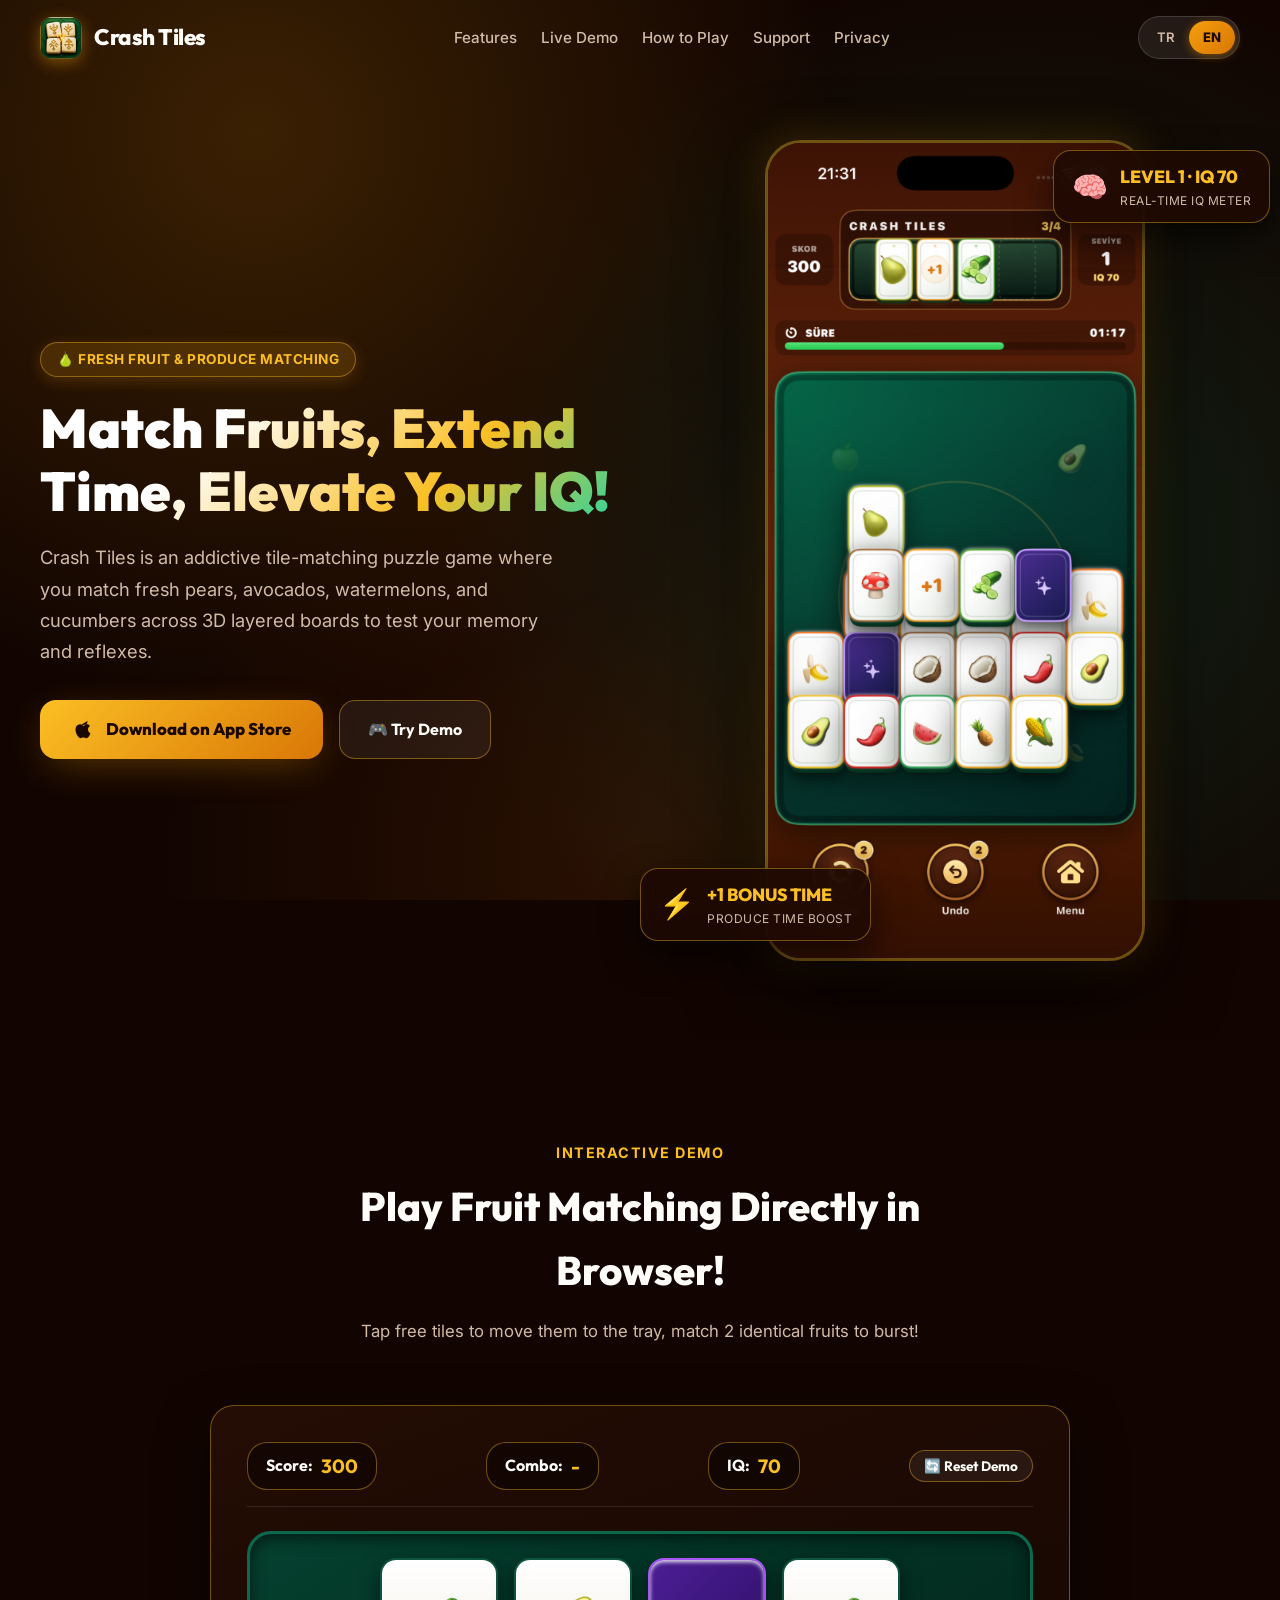
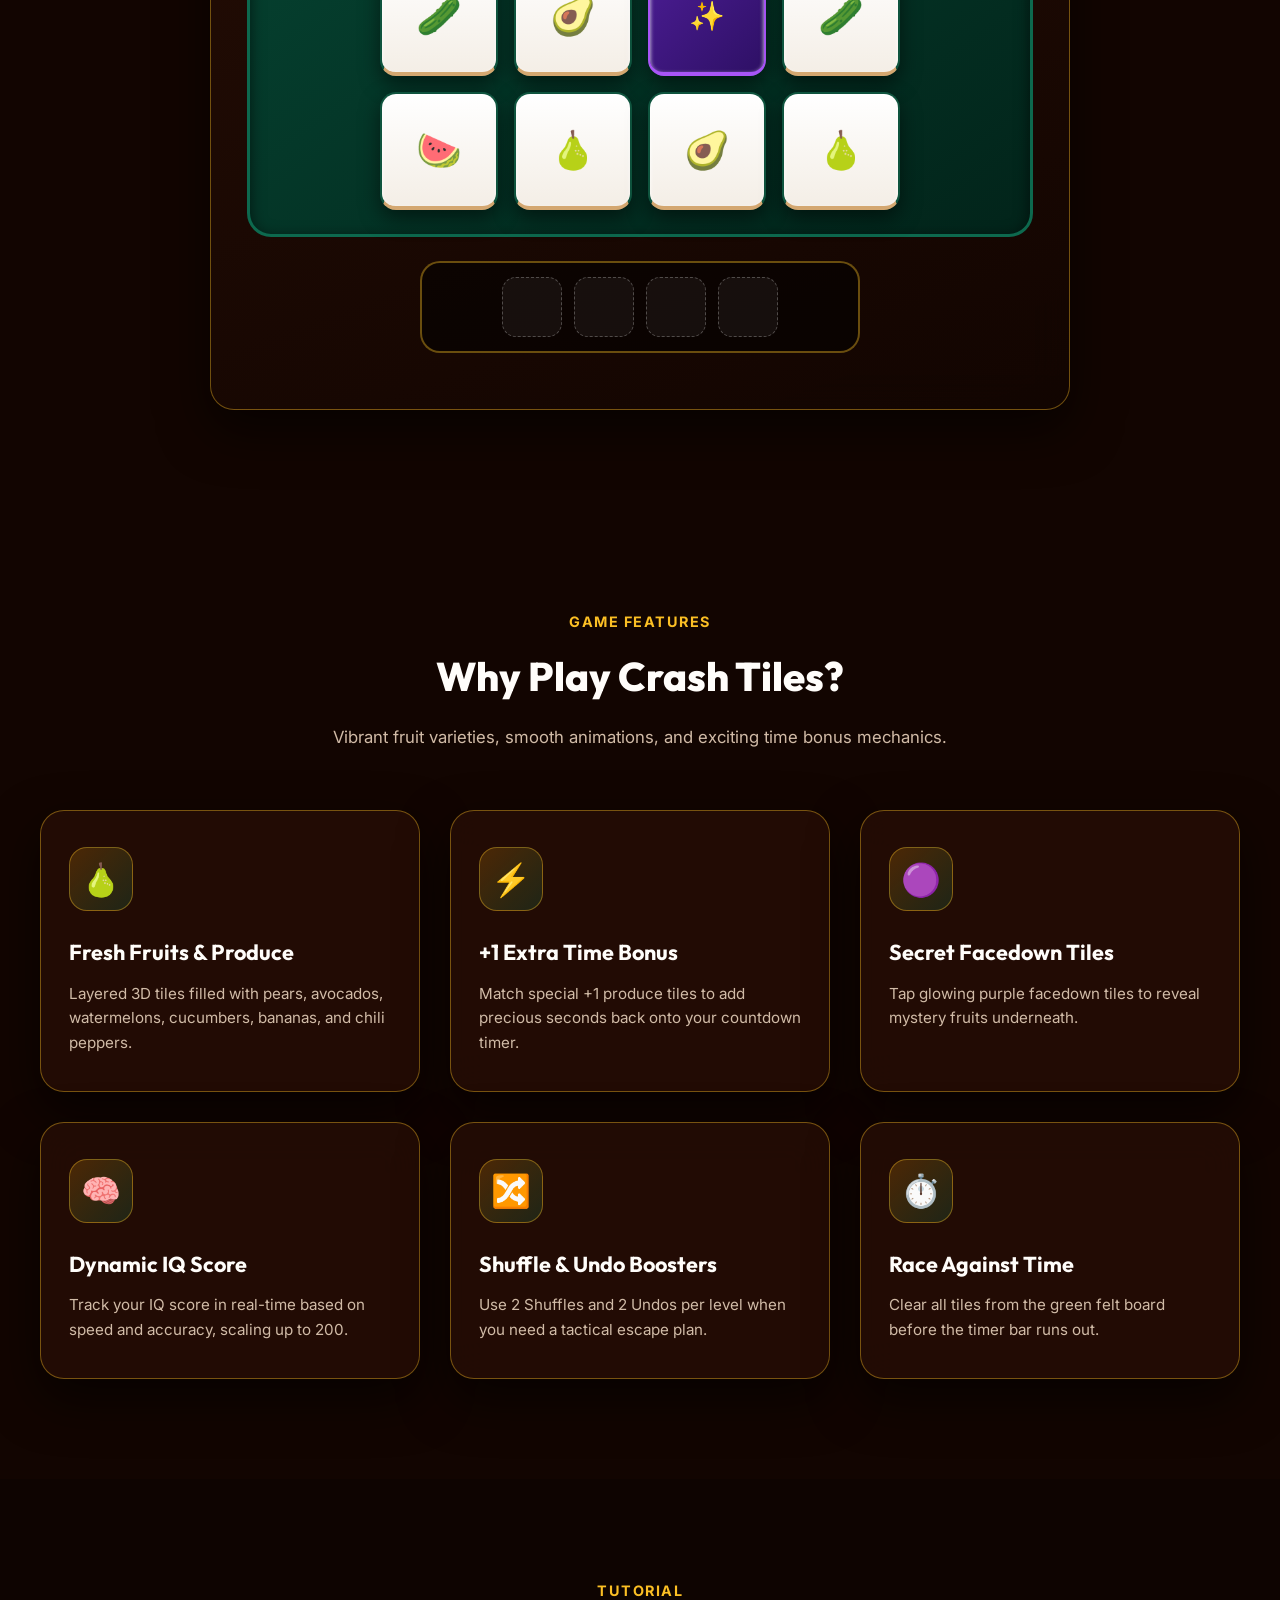
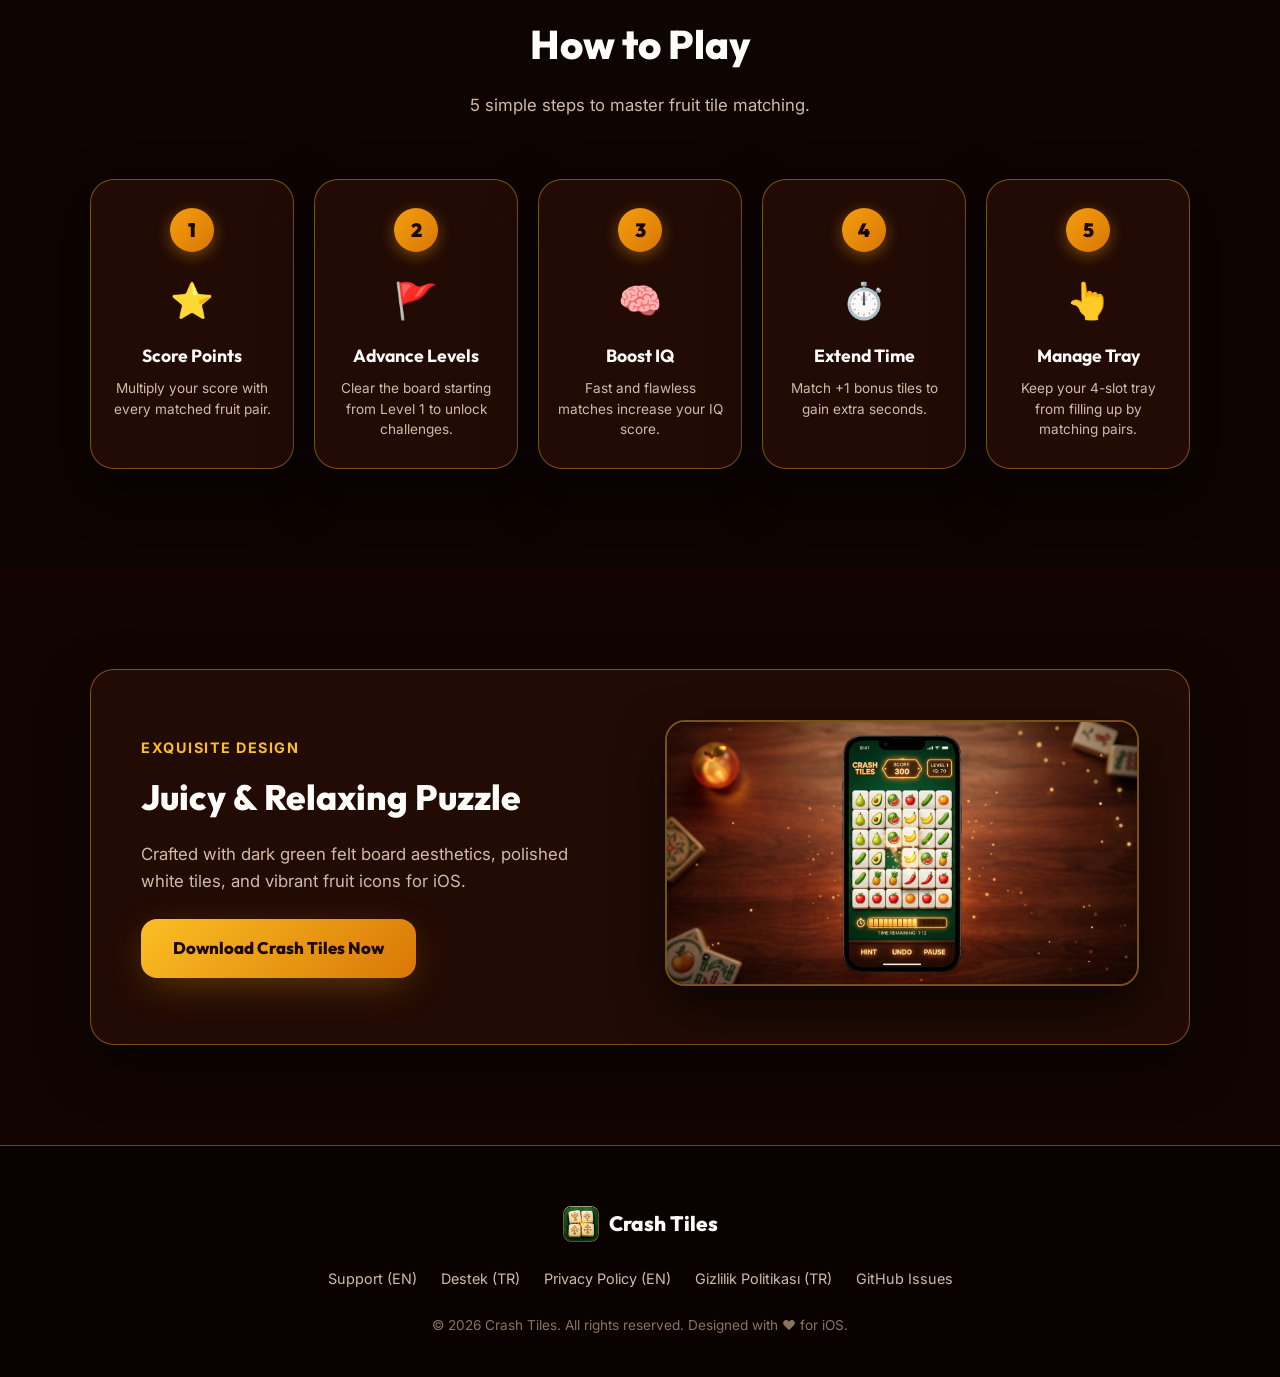
==== en/index.html @ a58b33b5 "Design Crash Tiles website with fruit matching interactive demo and iOS game updates" ====
<!doctype html>
<html lang="en">
<head>
  <meta charset="utf-8">
  <meta name="viewport" content="width=device-width, initial-scale=1">
  <title>Crash Tiles – Delicious Fruit Matching Puzzle Game</title>
  <meta name="description" content="Crash Tiles: Match fresh fruits, vegetables, and +1 bonus tiles in 3D towers, boost your IQ level, and race against the timer!">
  
  <!-- Open Graph / Social Media -->
  <meta property="og:type" content="website">
  <meta property="og:title" content="Crash Tiles – Fruit Matching Game">
  <meta property="og:description" content="Strategic fruit & produce tile-matching puzzle game. Challenge your speed with fresh fruit tiles, bonus time boosts, and real-time IQ meter!">
  <meta property="og:image" content="../assets/fruit_mockup.jpg">

  <link rel="icon" type="image/png" href="../assets/icon.png">
  <link rel="stylesheet" href="../style.css">
</head>
<body>

  <!-- Navigation Bar -->
  <header class="navbar">
    <div class="nav-container">
      <a href="#" class="nav-brand">
        <img src="../assets/icon.png" alt="Crash Tiles Icon">
        <span>Crash Tiles</span>
      </a>
      <ul class="nav-links">
        <li><a href="#features">Features</a></li>
        <li><a href="#minigame">Live Demo</a></li>
        <li><a href="#howtoplay">How to Play</a></li>
        <li><a href="support.html">Support</a></li>
        <li><a href="privacy.html">Privacy</a></li>
      </ul>
      <div class="lang-switch">
        <a href="../index.html" class="lang-btn">TR</a>
        <a href="index.html" class="lang-btn active">EN</a>
      </div>
    </div>
  </header>

  <!-- Hero Section with Actual Game Screenshot -->
  <section class="hero-section">
    <div class="hero-container">
      <div class="hero-content">
        <div class="hero-badge">
          <span>🍐 FRESH FRUIT & PRODUCE MATCHING</span>
        </div>
        <h1 class="hero-title">Match Fruits, Extend Time, Elevate Your IQ!</h1>
        <p class="hero-description">
          Crash Tiles is an addictive tile-matching puzzle game where you match fresh pears, avocados, watermelons, and cucumbers across 3D layered boards to test your memory and reflexes.
        </p>
        <div class="cta-group">
          <a href="https://apps.apple.com" target="_blank" rel="noopener" class="btn-primary">
            <svg width="22" height="22" viewBox="0 0 24 24" fill="currentColor"><path d="M18.71 19.5c-.83 1.24-1.71 2.45-3.05 2.47-1.34.03-1.77-.79-3.29-.79-1.53 0-2 .77-3.27.82-1.31.05-2.3-1.32-3.14-2.53C4.25 17 2.94 12.45 4.7 9.39c.87-1.52 2.43-2.48 4.12-2.51 1.28-.02 2.5.87 3.29.87.78 0 2.26-1.07 3.81-.91.65.03 2.47.26 3.64 1.98-.09.06-2.17 1.28-2.15 3.81.03 3.02 2.65 4.03 2.68 4.04-.03.07-.42 1.44-1.38 2.83M15.97 6.53c.64-.78 1.08-1.85.96-2.93-.93.04-2.07.62-2.74 1.4-.6.7-.1.13-1.85 1.01-2.93.99-.02 2.15.54 2.77-1.4.67-.79 1.13-1.88.98-2.93z"/></svg>
            Download on App Store
          </a>
          <a href="#minigame" class="btn-secondary">
            <span>🎮 Try Demo</span>
          </a>
        </div>
      </div>

      <div class="hero-visual">
        <div class="hero-mockup-wrapper">
          <img src="../assets/game_screenshot.png" alt="Crash Tiles Actual Game Screenshot" class="hero-mockup-img">
        </div>
        <div class="hero-stat-floating top-right">
          <span class="stat-icon">🧠</span>
          <div class="stat-info">
            <h4>LEVEL 1 · IQ 70</h4>
            <p>Real-time IQ Meter</p>
          </div>
        </div>
        <div class="hero-stat-floating bottom-left">
          <span class="stat-icon">⚡</span>
          <div class="stat-info">
            <h4>+1 BONUS TIME</h4>
            <p>Produce Time Boost</p>
          </div>
        </div>
      </div>
    </div>
  </section>

  <!-- Interactive Mini Game Demo matching actual gameplay -->
  <section id="minigame" class="minigame-section">
    <div class="section-header">
      <span class="section-tag">INTERACTIVE DEMO</span>
      <h2 class="section-title">Play Fruit Matching Directly in Browser!</h2>
      <p class="section-subtitle">Tap free tiles to move them to the tray, match 2 identical fruits to burst!</p>
    </div>

    <div class="minigame-container glass-panel">
      <div class="minigame-header">
        <div class="game-stat-pill">Score: <span id="demoScore">300</span></div>
        <div class="game-stat-pill">Combo: <span id="demoCombo">-</span></div>
        <div class="game-stat-pill">IQ: <span id="demoIQ">70</span></div>
        <button id="resetDemoBtn" class="btn-secondary" style="padding: 6px 14px; font-size: 0.85rem;">🔄 Reset Demo</button>
      </div>

      <div class="felt-board">
        <div id="demoTilesGrid" class="tiles-grid">
          <!-- Generated dynamically via app.js -->
        </div>
      </div>

      <!-- 4 Tray slots matching game header 3/4 -->
      <div class="tray-bar">
        <div class="tray-slot"></div>
        <div class="tray-slot"></div>
        <div class="tray-slot"></div>
        <div class="tray-slot"></div>
      </div>
    </div>
  </section>

  <!-- Key Features Section matching gameplay -->
  <section id="features" class="features-section">
    <div class="section-header">
      <span class="section-tag">GAME FEATURES</span>
      <h2 class="section-title">Why Play Crash Tiles?</h2>
      <p class="section-subtitle">Vibrant fruit varieties, smooth animations, and exciting time bonus mechanics.</p>
    </div>

    <div class="features-grid">
      <div class="feature-card glass-panel">
        <div class="feature-icon-wrapper">🍐</div>
        <h3 class="feature-title">Fresh Fruits & Produce</h3>
        <p class="feature-desc">Layered 3D tiles filled with pears, avocados, watermelons, cucumbers, bananas, and chili peppers.</p>
      </div>

      <div class="feature-card glass-panel">
        <div class="feature-icon-wrapper">⚡</div>
        <h3 class="feature-title">+1 Extra Time Bonus</h3>
        <p class="feature-desc">Match special +1 produce tiles to add precious seconds back onto your countdown timer.</p>
      </div>

      <div class="feature-card glass-panel">
        <div class="feature-icon-wrapper">🟣</div>
        <h3 class="feature-title">Secret Facedown Tiles</h3>
        <p class="feature-desc">Tap glowing purple facedown tiles to reveal mystery fruits underneath.</p>
      </div>

      <div class="feature-card glass-panel">
        <div class="feature-icon-wrapper">🧠</div>
        <h3 class="feature-title">Dynamic IQ Score</h3>
        <p class="feature-desc">Track your IQ score in real-time based on speed and accuracy, scaling up to 200.</p>
      </div>

      <div class="feature-card glass-panel">
        <div class="feature-icon-wrapper">🔀</div>
        <h3 class="feature-title">Shuffle & Undo Boosters</h3>
        <p class="feature-desc">Use 2 Shuffles and 2 Undos per level when you need a tactical escape plan.</p>
      </div>

      <div class="feature-card glass-panel">
        <div class="feature-icon-wrapper">⏱️</div>
        <h3 class="feature-title">Race Against Time</h3>
        <p class="feature-desc">Clear all tiles from the green felt board before the timer bar runs out.</p>
      </div>
    </div>
  </section>

  <!-- How to Play Section -->
  <section id="howtoplay" class="howtoplay-section">
    <div class="section-header">
      <span class="section-tag">TUTORIAL</span>
      <h2 class="section-title">How to Play</h2>
      <p class="section-subtitle">5 simple steps to master fruit tile matching.</p>
    </div>

    <div class="steps-container">
      <div class="step-card glass-panel">
        <div class="step-number">1</div>
        <div class="step-icon">⭐</div>
        <h3 class="step-title">Score Points</h3>
        <p class="step-desc">Multiply your score with every matched fruit pair.</p>
      </div>

      <div class="step-card glass-panel">
        <div class="step-number">2</div>
        <div class="step-icon">🚩</div>
        <h3 class="step-title">Advance Levels</h3>
        <p class="step-desc">Clear the board starting from Level 1 to unlock challenges.</p>
      </div>

      <div class="step-card glass-panel">
        <div class="step-number">3</div>
        <div class="step-icon">🧠</div>
        <h3 class="step-title">Boost IQ</h3>
        <p class="step-desc">Fast and flawless matches increase your IQ score.</p>
      </div>

      <div class="step-card glass-panel">
        <div class="step-number">4</div>
        <div class="step-icon">⏱️</div>
        <h3 class="step-title">Extend Time</h3>
        <p class="step-desc">Match +1 bonus tiles to gain extra seconds.</p>
      </div>

      <div class="step-card glass-panel">
        <div class="step-number">5</div>
        <div class="step-icon">👆</div>
        <h3 class="step-title">Manage Tray</h3>
        <p class="step-desc">Keep your 4-slot tray from filling up by matching pairs.</p>
      </div>
    </div>
  </section>

  <!-- Showcase Section -->
  <section class="showcase-banner">
    <div class="showcase-container glass-panel">
      <div class="showcase-text">
        <span class="section-tag">EXQUISITE DESIGN</span>
        <h2 class="section-title" style="font-size: 2.2rem; margin-top: 10px;">Juicy & Relaxing Puzzle</h2>
        <p class="section-subtitle" style="margin-bottom: 24px;">
          Crafted with dark green felt board aesthetics, polished white tiles, and vibrant fruit icons for iOS.
        </p>
        <a href="https://apps.apple.com" target="_blank" rel="noopener" class="btn-primary">
          Download Crash Tiles Now
        </a>
      </div>
      <div class="showcase-img-wrapper">
        <img src="../assets/fruit_mockup.jpg" alt="Crash Tiles Fruit Gameplay Graphics">
      </div>
    </div>
  </section>

  <!-- Footer -->
  <footer class="footer">
    <div class="footer-container">
      <div class="footer-logo">
        <img src="../assets/icon.png" alt="Crash Tiles Logo">
        <span>Crash Tiles</span>
      </div>
      <ul class="footer-links">
        <li><a href="support.html">Support (EN)</a></li>
        <li><a href="../tr/support.html">Destek (TR)</a></li>
        <li><a href="privacy.html">Privacy Policy (EN)</a></li>
        <li><a href="../tr/privacy.html">Gizlilik Politikası (TR)</a></li>
        <li><a href="https://github.com/hdurmus/tamgatiles/issues" target="_blank" rel="noopener">GitHub Issues</a></li>
      </ul>
      <p class="footer-copyright">
        © 2026 Crash Tiles. All rights reserved. Designed with ❤️ for iOS.
      </p>
    </div>
  </footer>

  <script src="../app.js"></script>
</body>
</html>
---- style.css ----
/* Crash Tiles - Premium Fruit Matching Aesthetic System */
@import url('https://fonts.googleapis.com/css2?family=Inter:wght@400;500;600;700&family=Outfit:wght@500;600;700;800;900&display=swap');

:root {
  --bg-dark: #120501;
  --bg-card: rgba(38, 14, 5, 0.82);
  --bg-card-hover: rgba(54, 20, 7, 0.9);
  --bg-felt-green: linear-gradient(145deg, #05402f, #02241a);
  --accent-emerald: #10b981;
  --accent-emerald-light: #34d399;
  --accent-gold: #f59e0b;
  --accent-gold-light: #fbbf24;
  --accent-amber: #d97706;
  --text-main: #fffdfa;
  --text-muted: #d1bba7;
  --border-glow: rgba(52, 211, 153, 0.3);
  --border-gold: rgba(251, 191, 36, 0.4);
  --radius-lg: 24px;
  --radius-md: 16px;
  --radius-sm: 10px;
  --shadow-glow: 0 10px 40px -10px rgba(16, 185, 129, 0.35);
  --shadow-gold: 0 10px 40px -10px rgba(245, 158, 11, 0.4);
  --font-heading: 'Outfit', -apple-system, sans-serif;
  --font-body: 'Inter', -apple-system, sans-serif;
}

* {
  box-sizing: border-box;
  margin: 0;
  padding: 0;
}

html {
  scroll-behavior: smooth;
  font-size: 16px;
}

body {
  background-color: var(--bg-dark);
  color: var(--text-main);
  font-family: var(--font-body);
  line-height: 1.6;
  overflow-x: hidden;
  position: relative;
  background-image: 
    radial-gradient(circle at 20% 15%, rgba(245, 158, 11, 0.18) 0%, transparent 45%),
    radial-gradient(circle at 80% 60%, rgba(16, 185, 129, 0.15) 0%, transparent 50%),
    radial-gradient(circle at 50% 95%, rgba(180, 83, 9, 0.15) 0%, transparent 45%);
  background-attachment: fixed;
}

/* Glassmorphism utility */
.glass-panel {
  background: var(--bg-card);
  backdrop-filter: blur(20px);
  -webkit-backdrop-filter: blur(20px);
  border: 1px solid var(--border-gold);
  border-radius: var(--radius-lg);
  box-shadow: 0 20px 50px rgba(0, 0, 0, 0.6);
}

/* Header & Navigation */
.navbar {
  position: fixed;
  top: 0;
  left: 0;
  right: 0;
  z-index: 1000;
  padding: 16px 24px;
  transition: all 0.3s ease;
}

.navbar.scrolled {
  background: rgba(18, 5, 1, 0.95);
  backdrop-filter: blur(16px);
  border-bottom: 1px solid var(--border-gold);
  box-shadow: 0 10px 30px rgba(0,0,0,0.7);
  padding: 12px 24px;
}

.nav-container {
  max-width: 1200px;
  margin: 0 auto;
  display: flex;
  align-items: center;
  justify-content: space-between;
}

.nav-brand {
  display: flex;
  align-items: center;
  gap: 12px;
  text-decoration: none;
  color: var(--text-main);
  font-family: var(--font-heading);
  font-weight: 800;
  font-size: 1.4rem;
  letter-spacing: -0.5px;
}

.nav-brand img {
  width: 42px;
  height: 42px;
  border-radius: 12px;
  box-shadow: 0 4px 15px rgba(245, 158, 11, 0.4);
  transition: transform 0.3s ease;
}

.nav-brand:hover img {
  transform: scale(1.08) rotate(-3deg);
}

.nav-links {
  display: flex;
  align-items: center;
  gap: 24px;
  list-style: none;
}

.nav-links a {
  color: var(--text-muted);
  text-decoration: none;
  font-weight: 500;
  font-size: 0.95rem;
  transition: color 0.25s ease;
  position: relative;
}

.nav-links a:hover,
.nav-links a.active {
  color: var(--accent-gold-light);
}

.nav-links a::after {
  content: '';
  position: absolute;
  bottom: -4px;
  left: 0;
  width: 0;
  height: 2px;
  background: linear-gradient(90deg, var(--accent-gold-light), var(--accent-emerald-light));
  transition: width 0.25s ease;
  border-radius: 2px;
}

.nav-links a:hover::after {
  width: 100%;
}

.lang-switch {
  display: flex;
  align-items: center;
  background: rgba(255, 255, 255, 0.08);
  padding: 4px;
  border-radius: 30px;
  border: 1px solid rgba(255, 255, 255, 0.15);
}

.lang-btn {
  padding: 6px 14px;
  border-radius: 20px;
  border: none;
  background: transparent;
  color: var(--text-muted);
  font-weight: 600;
  font-size: 0.82rem;
  cursor: pointer;
  transition: all 0.25s ease;
  text-decoration: none;
}

.lang-btn.active {
  background: linear-gradient(135deg, var(--accent-gold), var(--accent-amber));
  color: #1c0a02;
  font-weight: 800;
  box-shadow: 0 2px 10px rgba(245, 158, 11, 0.4);
}

/* Hero Section */
.hero-section {
  min-height: 100vh;
  padding: 140px 24px 80px;
  display: flex;
  align-items: center;
  justify-content: center;
  position: relative;
  overflow: hidden;
}

.hero-container {
  max-width: 1200px;
  margin: 0 auto;
  display: grid;
  grid-template-columns: 1fr 1fr;
  gap: 60px;
  align-items: center;
}

.hero-badge {
  display: inline-flex;
  align-items: center;
  gap: 8px;
  padding: 6px 16px;
  background: rgba(245, 158, 11, 0.18);
  border: 1px solid var(--border-gold);
  border-radius: 30px;
  color: var(--accent-gold-light);
  font-size: 0.85rem;
  font-weight: 700;
  letter-spacing: 0.5px;
  margin-bottom: 20px;
  box-shadow: 0 4px 15px rgba(245, 158, 11, 0.2);
}

.hero-title {
  font-family: var(--font-heading);
  font-size: 3.4rem;
  font-weight: 900;
  line-height: 1.15;
  margin-bottom: 20px;
  background: linear-gradient(135deg, #ffffff 30%, var(--accent-gold-light) 70%, var(--accent-emerald-light) 100%);
  -webkit-background-clip: text;
  -webkit-text-fill-color: transparent;
}

.hero-description {
  font-size: 1.15rem;
  color: var(--text-muted);
  margin-bottom: 32px;
  max-width: 520px;
  line-height: 1.7;
}

.cta-group {
  display: flex;
  align-items: center;
  gap: 16px;
  flex-wrap: wrap;
}

.btn-primary {
  display: inline-flex;
  align-items: center;
  gap: 12px;
  padding: 16px 32px;
  background: linear-gradient(135deg, var(--accent-gold-light), var(--accent-amber));
  color: #1a0801;
  font-family: var(--font-heading);
  font-weight: 800;
  font-size: 1.05rem;
  border-radius: 16px;
  text-decoration: none;
  box-shadow: var(--shadow-gold);
  transition: all 0.3s cubic-bezier(0.4, 0, 0.2, 1);
  border: none;
  cursor: pointer;
}

.btn-primary:hover {
  transform: translateY(-4px) scale(1.02);
  box-shadow: 0 15px 35px rgba(245, 158, 11, 0.5);
  background: linear-gradient(135deg, #fcd34d, var(--accent-gold));
}

.btn-secondary {
  display: inline-flex;
  align-items: center;
  gap: 10px;
  padding: 16px 28px;
  background: rgba(255, 255, 255, 0.06);
  border: 1px solid var(--border-gold);
  color: var(--text-main);
  font-family: var(--font-heading);
  font-weight: 700;
  font-size: 1rem;
  border-radius: 16px;
  text-decoration: none;
  transition: all 0.3s ease;
}

.btn-secondary:hover {
  background: rgba(255, 255, 255, 0.12);
  border-color: var(--accent-gold-light);
  transform: translateY(-2px);
}

.hero-visual {
  position: relative;
  display: flex;
  justify-content: center;
  align-items: center;
}

.hero-mockup-wrapper {
  position: relative;
  width: 100%;
  max-width: 380px;
  border-radius: 36px;
  overflow: hidden;
  box-shadow: 0 30px 80px rgba(0, 0, 0, 0.85), 0 0 40px rgba(245, 158, 11, 0.25);
  border: 3px solid var(--border-gold);
  transition: transform 0.5s cubic-bezier(0.2, 0.8, 0.2, 1);
}

.hero-mockup-wrapper:hover {
  transform: translateY(-8px) rotate(1deg);
}

.hero-mockup-img {
  width: 100%;
  height: auto;
  display: block;
}

/* Floating Stats Cards */
.hero-stat-floating {
  position: absolute;
  padding: 12px 18px;
  background: rgba(30, 9, 3, 0.9);
  backdrop-filter: blur(16px);
  border: 1px solid var(--border-gold);
  border-radius: 18px;
  display: flex;
  align-items: center;
  gap: 12px;
  box-shadow: 0 15px 35px rgba(0,0,0,0.6);
  animation: float 4s ease-in-out infinite alternate;
}

.hero-stat-floating.top-right {
  top: 10px;
  right: -30px;
}

.hero-stat-floating.bottom-left {
  bottom: 20px;
  left: -30px;
  animation-delay: -2s;
}

.stat-icon {
  font-size: 1.8rem;
}

.stat-info h4 {
  font-family: var(--font-heading);
  font-size: 1.1rem;
  font-weight: 800;
  color: var(--accent-gold-light);
}

.stat-info p {
  font-size: 0.75rem;
  color: var(--text-muted);
  text-transform: uppercase;
  letter-spacing: 0.5px;
}

@keyframes float {
  0% { transform: translateY(0px); }
  100% { transform: translateY(-12px); }
}

/* Interactive Mini-Game Section */
.minigame-section {
  padding: 100px 24px;
  position: relative;
}

.section-header {
  text-align: center;
  max-width: 700px;
  margin: 0 auto 60px;
}

.section-tag {
  color: var(--accent-gold-light);
  font-weight: 700;
  font-size: 0.9rem;
  text-transform: uppercase;
  letter-spacing: 1.5px;
  margin-bottom: 10px;
  display: block;
}

.section-title {
  font-family: var(--font-heading);
  font-size: 2.5rem;
  font-weight: 800;
  margin-bottom: 16px;
}

.section-subtitle {
  color: var(--text-muted);
  font-size: 1.05rem;
}

.minigame-container {
  max-width: 860px;
  margin: 0 auto;
  padding: 36px;
  text-align: center;
  position: relative;
  background: linear-gradient(160deg, rgba(38, 14, 5, 0.9), rgba(18, 5, 1, 0.95));
}

.minigame-header {
  display: flex;
  justify-content: space-between;
  align-items: center;
  margin-bottom: 24px;
  padding-bottom: 16px;
  border-bottom: 1px solid rgba(255, 255, 255, 0.1);
  flex-wrap: wrap;
  gap: 12px;
}

.game-stat-pill {
  background: rgba(0, 0, 0, 0.4);
  padding: 8px 18px;
  border-radius: 20px;
  border: 1px solid var(--border-gold);
  font-weight: 700;
  font-family: var(--font-heading);
  display: flex;
  align-items: center;
  gap: 8px;
}

.game-stat-pill span {
  color: var(--accent-gold-light);
  font-size: 1.2rem;
}

/* Felt Board Area matching screenshot */
.felt-board {
  background: var(--bg-felt-green);
  border: 3px solid #0d694e;
  border-radius: 24px;
  padding: 24px;
  margin-bottom: 24px;
  box-shadow: inset 0 4px 15px rgba(0,0,0,0.6);
}

.tiles-grid {
  display: grid;
  grid-template-columns: repeat(4, 1fr);
  gap: 16px;
  max-width: 520px;
  margin: 0 auto;
}

/* White Mahjong Style Tile matching screenshot */
.demo-tile {
  aspect-ratio: 1;
  background: linear-gradient(180deg, #ffffff 0%, #f4eee6 100%);
  border: 2px solid #0f543e;
  border-bottom: 4px solid #d4a770;
  border-radius: 16px;
  display: flex;
  flex-direction: column;
  align-items: center;
  justify-content: center;
  font-size: 2.3rem;
  cursor: pointer;
  box-shadow: 0 8px 20px rgba(0,0,0,0.5), inset 0 2px 4px rgba(255,255,255,0.9);
  transition: all 0.2s cubic-bezier(0.175, 0.885, 0.32, 1.275);
  user-select: none;
  position: relative;
}

.demo-tile.facedown {
  background: linear-gradient(135deg, #4c1d95, #2e1065);
  border-color: #a855f7;
  color: #f3e8ff;
  font-size: 1.8rem;
}

.demo-tile:hover {
  transform: translateY(-5px) scale(1.05);
  border-color: var(--accent-gold-light);
  box-shadow: 0 12px 25px rgba(245, 158, 11, 0.4);
}

.demo-tile:active {
  transform: scale(0.95);
}

.demo-tile.matched {
  animation: popOut 0.4s forwards;
  pointer-events: none;
}

@keyframes popOut {
  0% { transform: scale(1); opacity: 1; }
  50% { transform: scale(1.3) rotate(10deg); filter: brightness(1.8); }
  100% { transform: scale(0); opacity: 0; }
}

/* In-game Tray Matching Screenshot: 4 slots */
.tray-bar {
  background: rgba(0, 0, 0, 0.5);
  border: 2px solid var(--border-gold);
  border-radius: 20px;
  padding: 14px 20px;
  display: flex;
  align-items: center;
  justify-content: center;
  gap: 12px;
  min-height: 84px;
  max-width: 440px;
  margin: 0 auto 20px;
}

.tray-slot {
  width: 60px;
  height: 60px;
  border-radius: 14px;
  background: rgba(255, 255, 255, 0.05);
  border: 1px dashed rgba(255, 255, 255, 0.25);
  display: flex;
  align-items: center;
  justify-content: center;
  font-size: 2rem;
  transition: all 0.3s ease;
}

.tray-slot.filled {
  background: linear-gradient(180deg, #ffffff 0%, #f4eee6 100%);
  border: 2px solid var(--accent-gold-light);
  box-shadow: 0 4px 12px rgba(245, 158, 11, 0.4);
}

/* Features Grid */
.features-section {
  padding: 100px 24px;
}

.features-grid {
  max-width: 1200px;
  margin: 0 auto;
  display: grid;
  grid-template-columns: repeat(3, 1fr);
  gap: 30px;
}

.feature-card {
  padding: 36px 28px;
  transition: all 0.35s ease;
  position: relative;
  overflow: hidden;
}

.feature-card::before {
  content: '';
  position: absolute;
  top: 0;
  left: 0;
  right: 0;
  height: 3px;
  background: linear-gradient(90deg, transparent, var(--accent-gold-light), transparent);
  opacity: 0;
  transition: opacity 0.35s ease;
}

.feature-card:hover {
  transform: translateY(-8px);
  background: var(--bg-card-hover);
  border-color: var(--accent-gold-light);
  box-shadow: var(--shadow-gold);
}

.feature-card:hover::before {
  opacity: 1;
}

.feature-icon-wrapper {
  width: 64px;
  height: 64px;
  border-radius: 18px;
  background: linear-gradient(135deg, rgba(245, 158, 11, 0.2), rgba(16, 185, 129, 0.15));
  border: 1px solid var(--border-gold);
  display: flex;
  align-items: center;
  justify-content: center;
  font-size: 2rem;
  margin-bottom: 24px;
}

.feature-title {
  font-family: var(--font-heading);
  font-size: 1.35rem;
  font-weight: 700;
  margin-bottom: 12px;
}

.feature-desc {
  color: var(--text-muted);
  font-size: 0.95rem;
  line-height: 1.6;
}

/* How to Play Section */
.howtoplay-section {
  padding: 100px 24px;
  background: rgba(0, 0, 0, 0.25);
}

.steps-container {
  max-width: 1100px;
  margin: 0 auto;
  display: grid;
  grid-template-columns: repeat(5, 1fr);
  gap: 20px;
}

.step-card {
  text-align: center;
  padding: 28px 18px;
  position: relative;
}

.step-number {
  width: 44px;
  height: 44px;
  border-radius: 50%;
  background: linear-gradient(135deg, var(--accent-gold), var(--accent-amber));
  color: #1a0801;
  font-family: var(--font-heading);
  font-weight: 900;
  font-size: 1.2rem;
  display: flex;
  align-items: center;
  justify-content: center;
  margin: 0 auto 20px;
  box-shadow: 0 4px 15px rgba(245, 158, 11, 0.4);
}

.step-icon {
  font-size: 2.2rem;
  margin-bottom: 14px;
}

.step-title {
  font-family: var(--font-heading);
  font-size: 1.1rem;
  font-weight: 700;
  margin-bottom: 8px;
  color: var(--text-main);
}

.step-desc {
  font-size: 0.85rem;
  color: var(--text-muted);
  line-height: 1.5;
}

/* Showcase Banner */
.showcase-banner {
  padding: 100px 24px;
}

.showcase-container {
  max-width: 1100px;
  margin: 0 auto;
  padding: 50px;
  display: grid;
  grid-template-columns: 1fr 1fr;
  gap: 50px;
  align-items: center;
}

.showcase-img-wrapper img {
  width: 100%;
  border-radius: 20px;
  box-shadow: 0 20px 50px rgba(0,0,0,0.7);
  border: 2px solid var(--border-gold);
}

/* Footer */
.footer {
  padding: 60px 24px 40px;
  border-top: 1px solid var(--border-gold);
  background: rgba(10, 3, 1, 0.95);
}

.footer-container {
  max-width: 1200px;
  margin: 0 auto;
  display: flex;
  flex-direction: column;
  align-items: center;
  text-align: center;
  gap: 24px;
}

.footer-logo {
  display: flex;
  align-items: center;
  gap: 10px;
  font-family: var(--font-heading);
  font-weight: 800;
  font-size: 1.3rem;
}

.footer-logo img {
  width: 36px;
  height: 36px;
  border-radius: 8px;
}

.footer-links {
  display: flex;
  gap: 24px;
  flex-wrap: wrap;
  list-style: none;
}

.footer-links a {
  color: var(--text-muted);
  text-decoration: none;
  font-size: 0.9rem;
  transition: color 0.25s ease;
}

.footer-links a:hover {
  color: var(--accent-gold-light);
}

.footer-copyright {
  color: #8c735d;
  font-size: 0.85rem;
}

/* Responsive adjustments */
@media (max-width: 992px) {
  .hero-container {
    grid-template-columns: 1fr;
    text-align: center;
  }
  .hero-description {
    margin-left: auto;
    margin-right: auto;
  }
  .cta-group {
    justify-content: center;
  }
  .features-grid {
    grid-template-columns: repeat(2, 1fr);
  }
  .steps-container {
    grid-template-columns: repeat(2, 1fr);
  }
  .showcase-container {
    grid-template-columns: 1fr;
  }
}

@media (max-width: 640px) {
  .hero-title {
    font-size: 2.5rem;
  }
  .features-grid {
    grid-template-columns: 1fr;
  }
  .steps-container {
    grid-template-columns: 1fr;
  }
  .tiles-grid {
    grid-template-columns: repeat(3, 1fr);
  }
  .nav-links {
    display: none;
  }
}
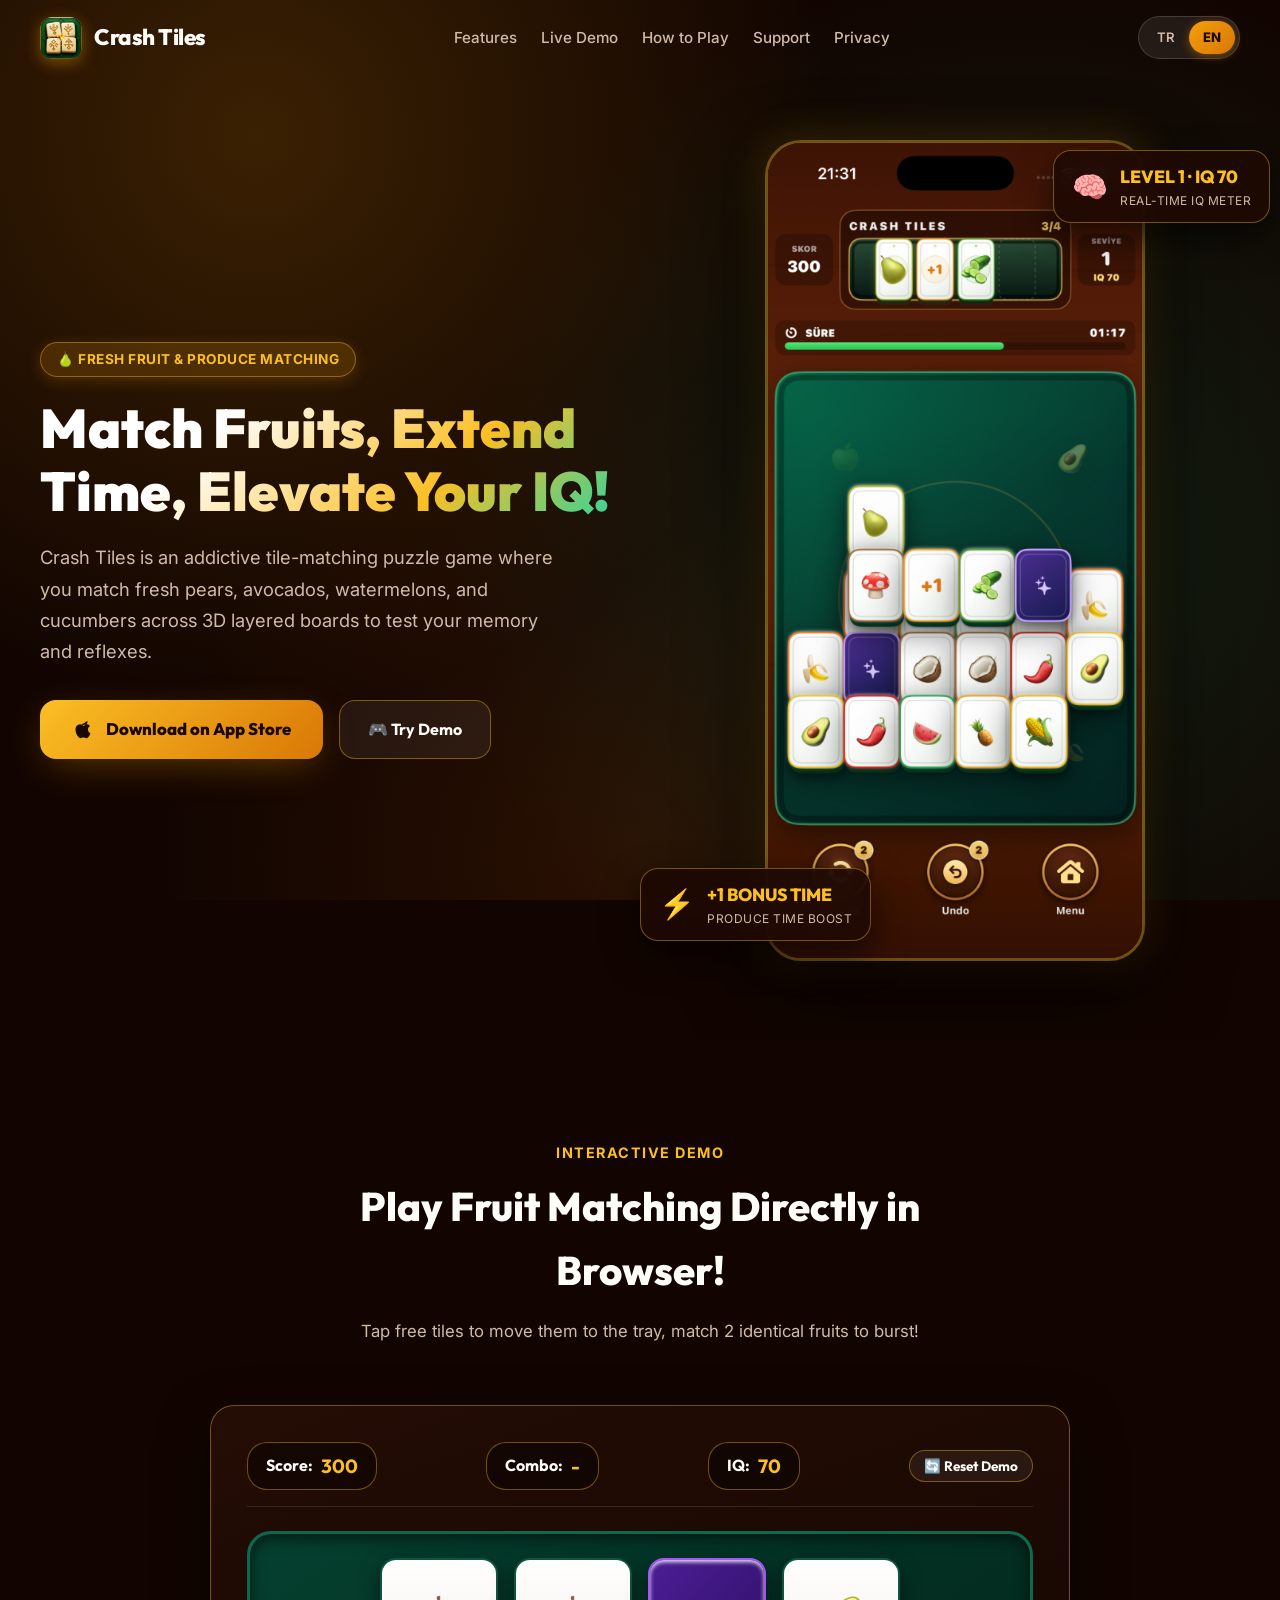
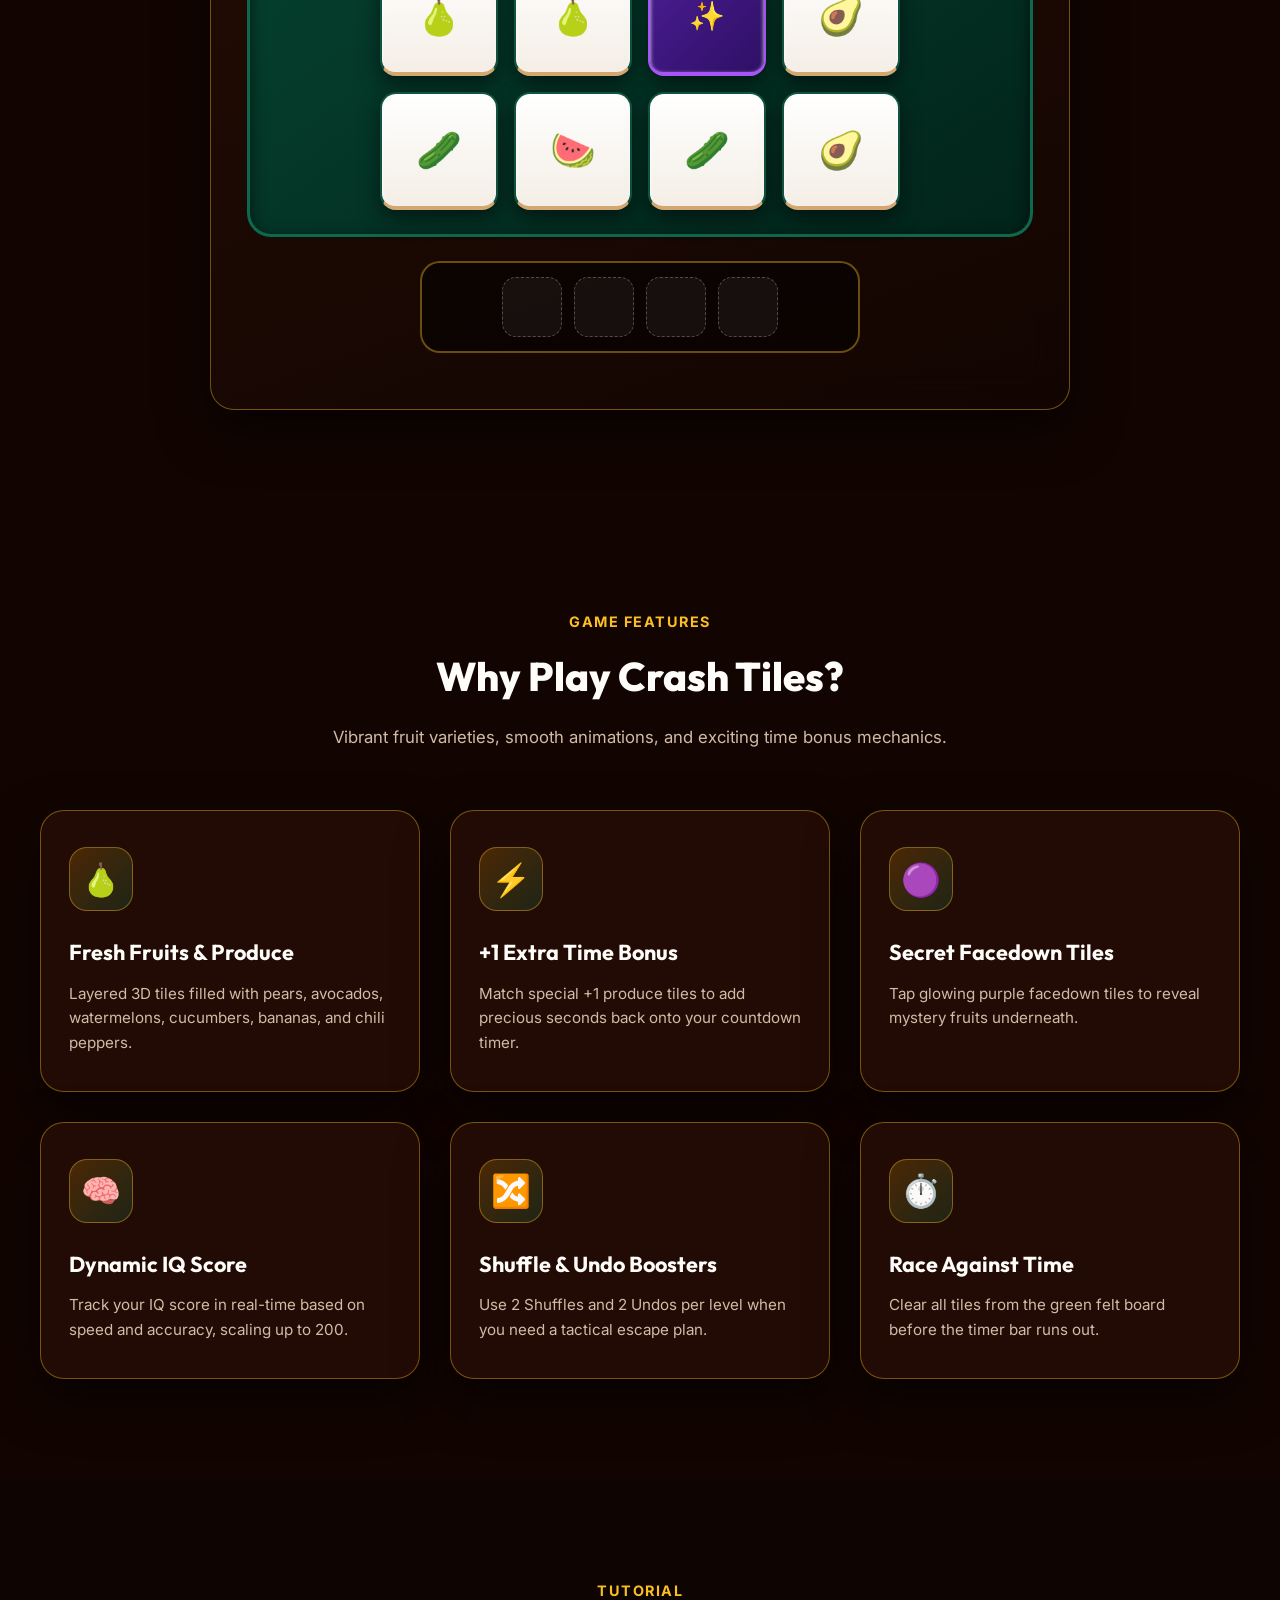
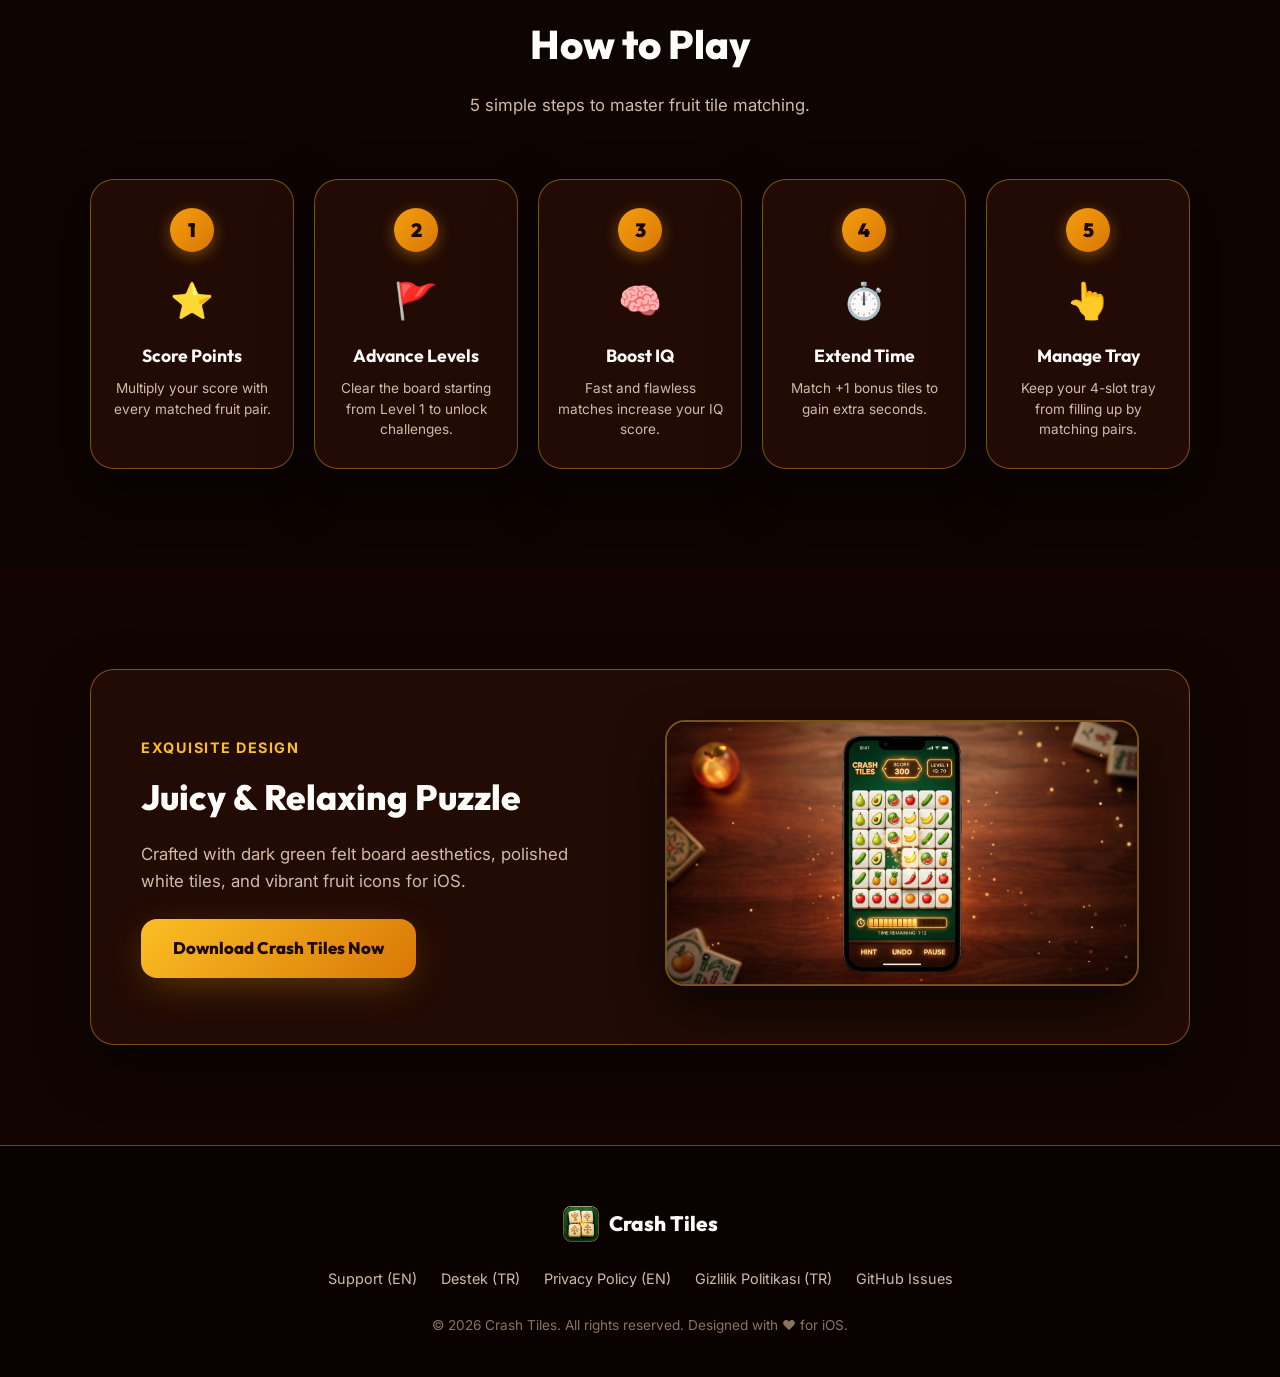
==== commit a1faf6e2: "Configure GitHub Pages metadata, CNAME, sitemap, and robots.txt for https://crashtiles.github.io" ====
--- a/en/index.html
+++ b/en/index.html
@@ -5,12 +5,21 @@
   <meta name="viewport" content="width=device-width, initial-scale=1">
   <title>Crash Tiles – Delicious Fruit Matching Puzzle Game</title>
   <meta name="description" content="Crash Tiles: Match fresh fruits, vegetables, and +1 bonus tiles in 3D towers, boost your IQ level, and race against the timer!">
+  <link rel="canonical" href="https://crashtiles.github.io/en/">
   
   <!-- Open Graph / Social Media -->
   <meta property="og:type" content="website">
+  <meta property="og:url" content="https://crashtiles.github.io/en/">
   <meta property="og:title" content="Crash Tiles – Fruit Matching Game">
   <meta property="og:description" content="Strategic fruit & produce tile-matching puzzle game. Challenge your speed with fresh fruit tiles, bonus time boosts, and real-time IQ meter!">
-  <meta property="og:image" content="../assets/fruit_mockup.jpg">
+  <meta property="og:image" content="https://crashtiles.github.io/assets/fruit_mockup.jpg">
+
+  <!-- Twitter Card -->
+  <meta name="twitter:card" content="summary_large_image">
+  <meta name="twitter:url" content="https://crashtiles.github.io/en/">
+  <meta name="twitter:title" content="Crash Tiles – Fruit Matching Game">
+  <meta name="twitter:description" content="Strategic fruit & produce tile-matching puzzle game. Challenge your speed with fresh fruit tiles, bonus time boosts, and real-time IQ meter!">
+  <meta name="twitter:image" content="https://crashtiles.github.io/assets/fruit_mockup.jpg">
 
   <link rel="icon" type="image/png" href="../assets/icon.png">
   <link rel="stylesheet" href="../style.css">
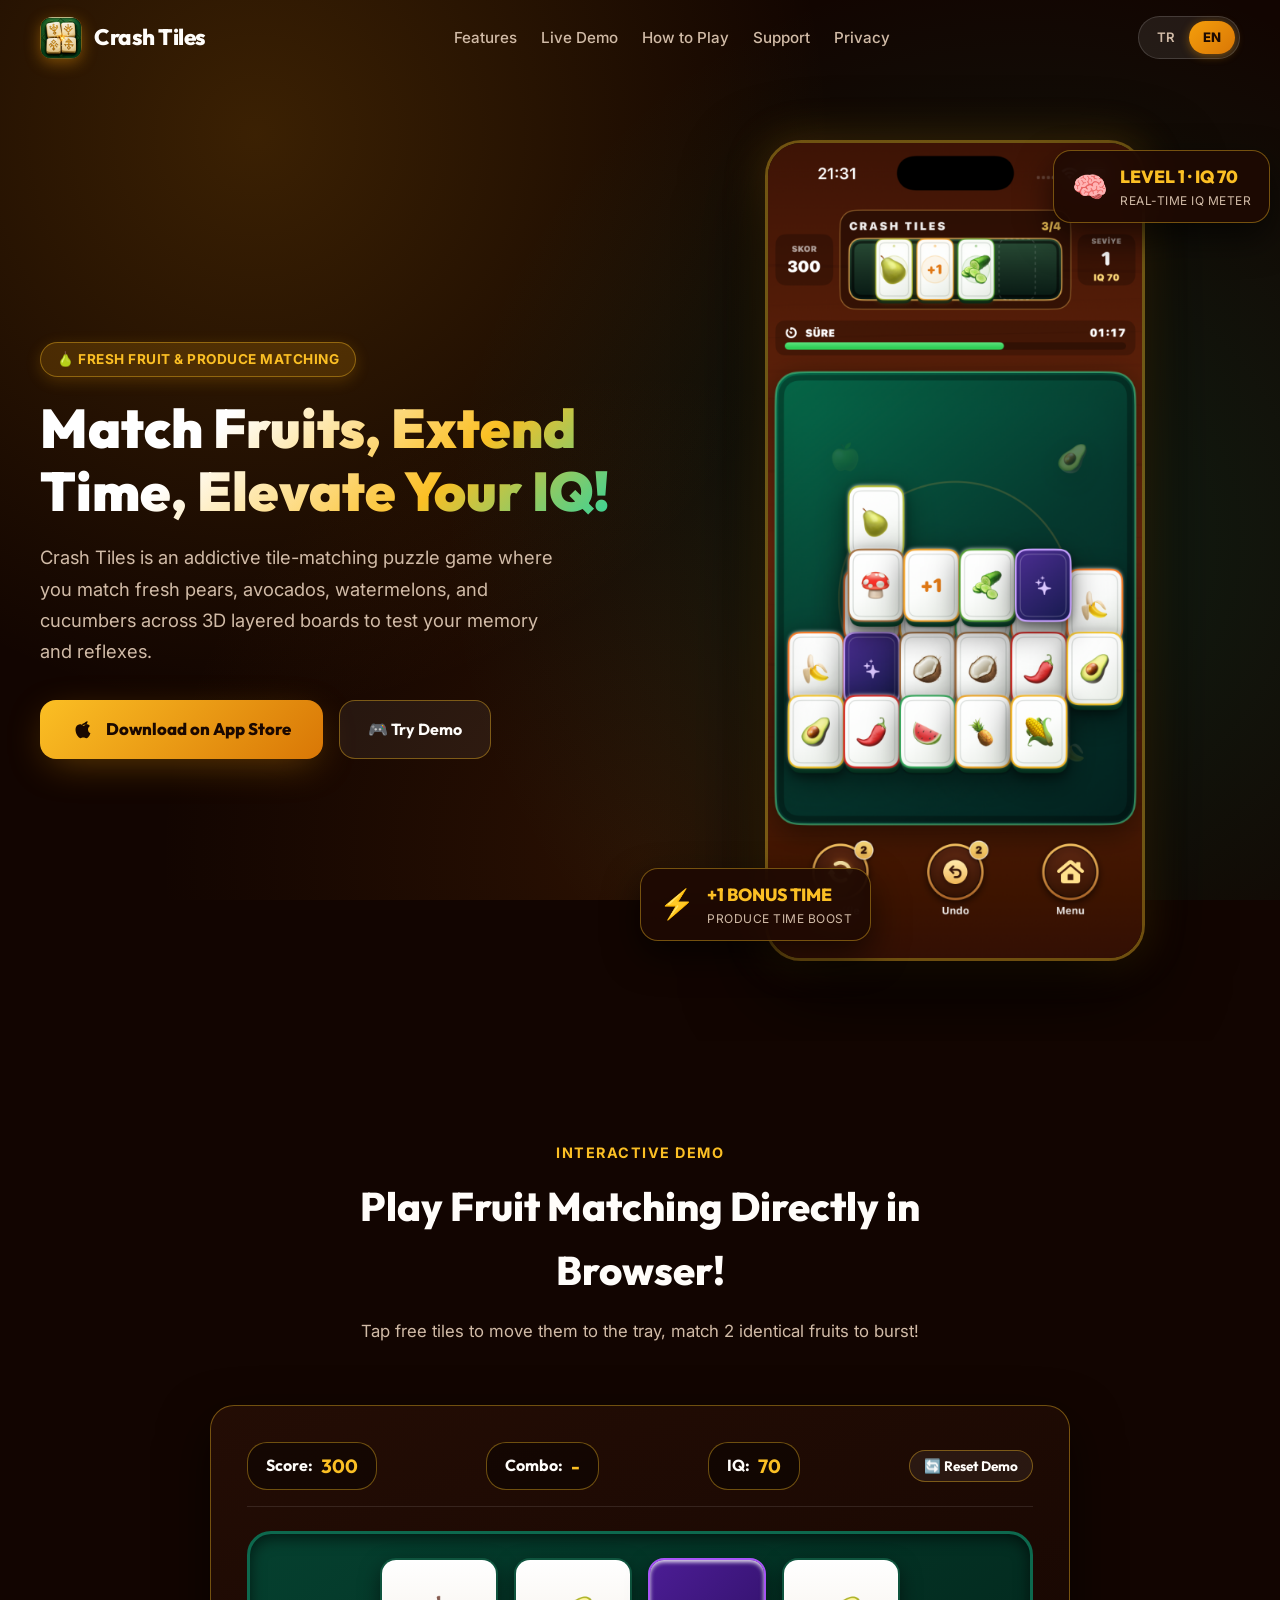
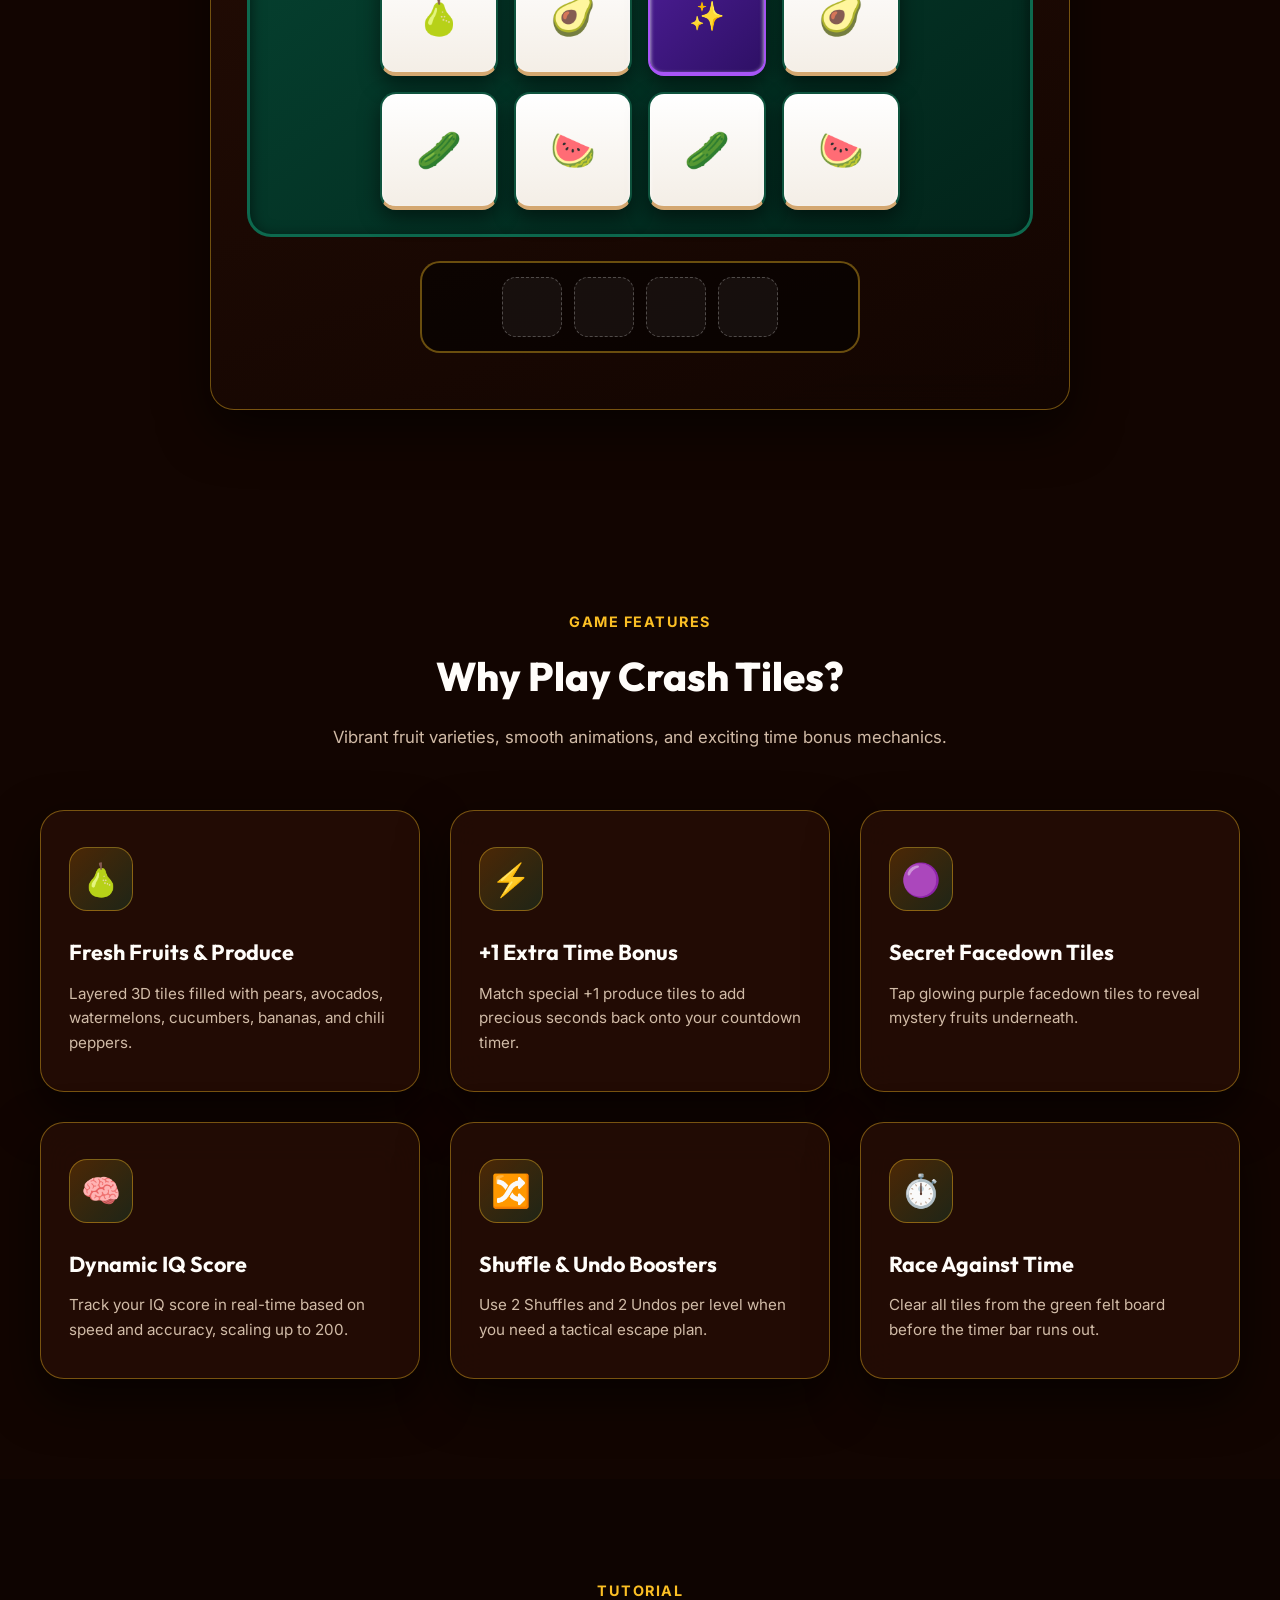
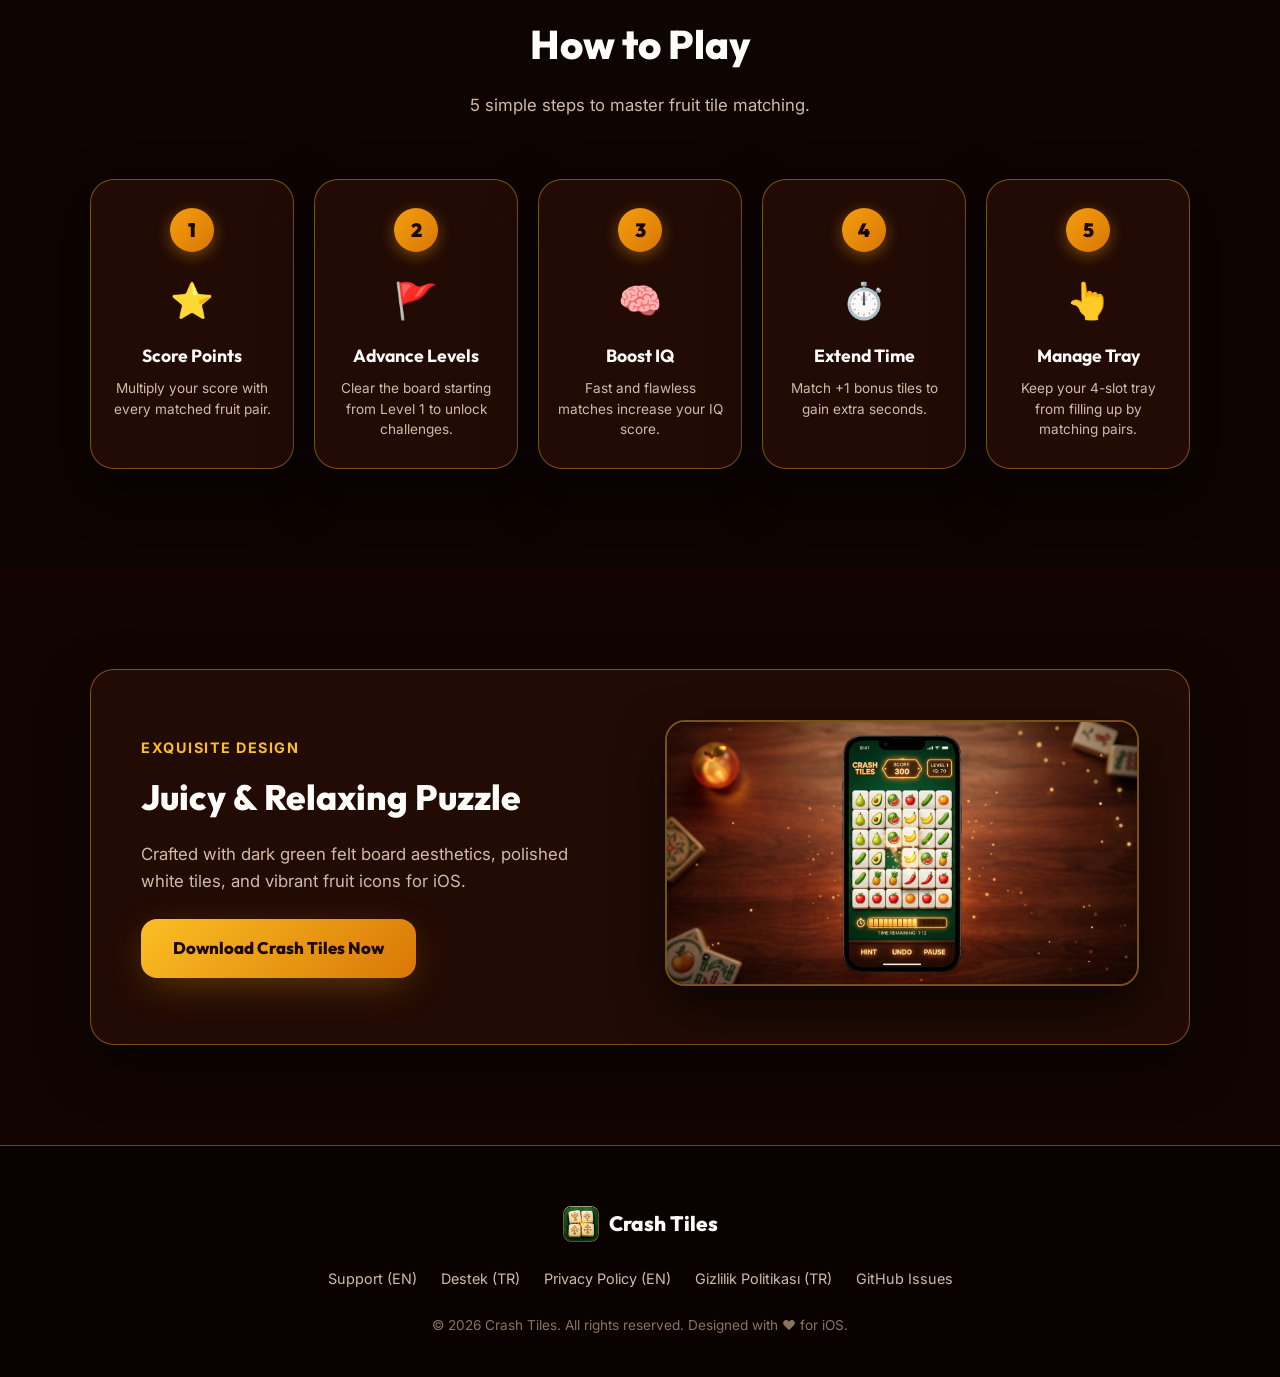
==== commit e0d860b2: "Update App Store link to https://apps.apple.com/tr/app/crash-tiles/id6799251138" ====
--- a/en/index.html
+++ b/en/index.html
@@ -59,7 +59,7 @@
           Crash Tiles is an addictive tile-matching puzzle game where you match fresh pears, avocados, watermelons, and cucumbers across 3D layered boards to test your memory and reflexes.
         </p>
         <div class="cta-group">
-          <a href="https://apps.apple.com" target="_blank" rel="noopener" class="btn-primary">
+          <a href="https://apps.apple.com/app/crash-tiles/id6799251138" target="_blank" rel="noopener" class="btn-primary">
             <svg width="22" height="22" viewBox="0 0 24 24" fill="currentColor"><path d="M18.71 19.5c-.83 1.24-1.71 2.45-3.05 2.47-1.34.03-1.77-.79-3.29-.79-1.53 0-2 .77-3.27.82-1.31.05-2.3-1.32-3.14-2.53C4.25 17 2.94 12.45 4.7 9.39c.87-1.52 2.43-2.48 4.12-2.51 1.28-.02 2.5.87 3.29.87.78 0 2.26-1.07 3.81-.91.65.03 2.47.26 3.64 1.98-.09.06-2.17 1.28-2.15 3.81.03 3.02 2.65 4.03 2.68 4.04-.03.07-.42 1.44-1.38 2.83M15.97 6.53c.64-.78 1.08-1.85.96-2.93-.93.04-2.07.62-2.74 1.4-.6.7-.1.13-1.85 1.01-2.93.99-.02 2.15.54 2.77-1.4.67-.79 1.13-1.88.98-2.93z"/></svg>
             Download on App Store
           </a>
@@ -225,7 +225,7 @@
         <p class="section-subtitle" style="margin-bottom: 24px;">
           Crafted with dark green felt board aesthetics, polished white tiles, and vibrant fruit icons for iOS.
         </p>
-        <a href="https://apps.apple.com" target="_blank" rel="noopener" class="btn-primary">
+        <a href="https://apps.apple.com/app/crash-tiles/id6799251138" target="_blank" rel="noopener" class="btn-primary">
           Download Crash Tiles Now
         </a>
       </div>
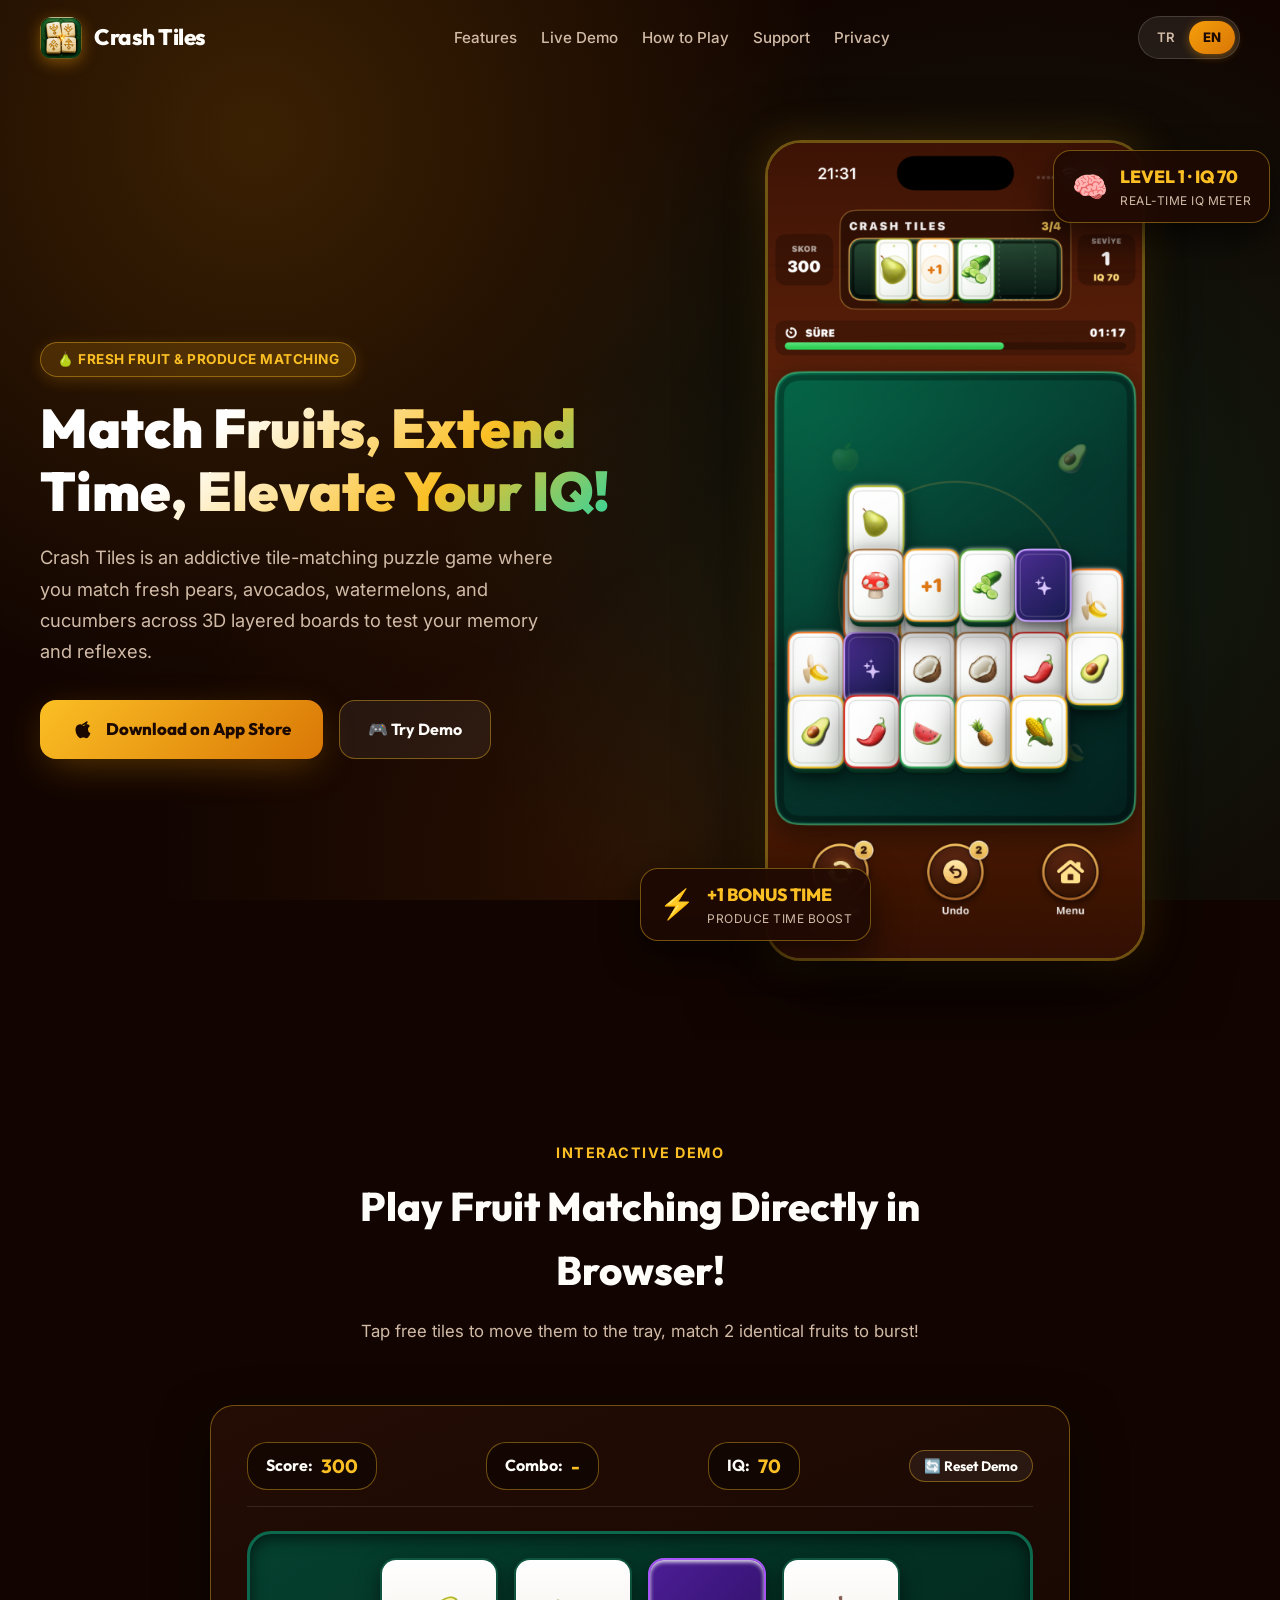
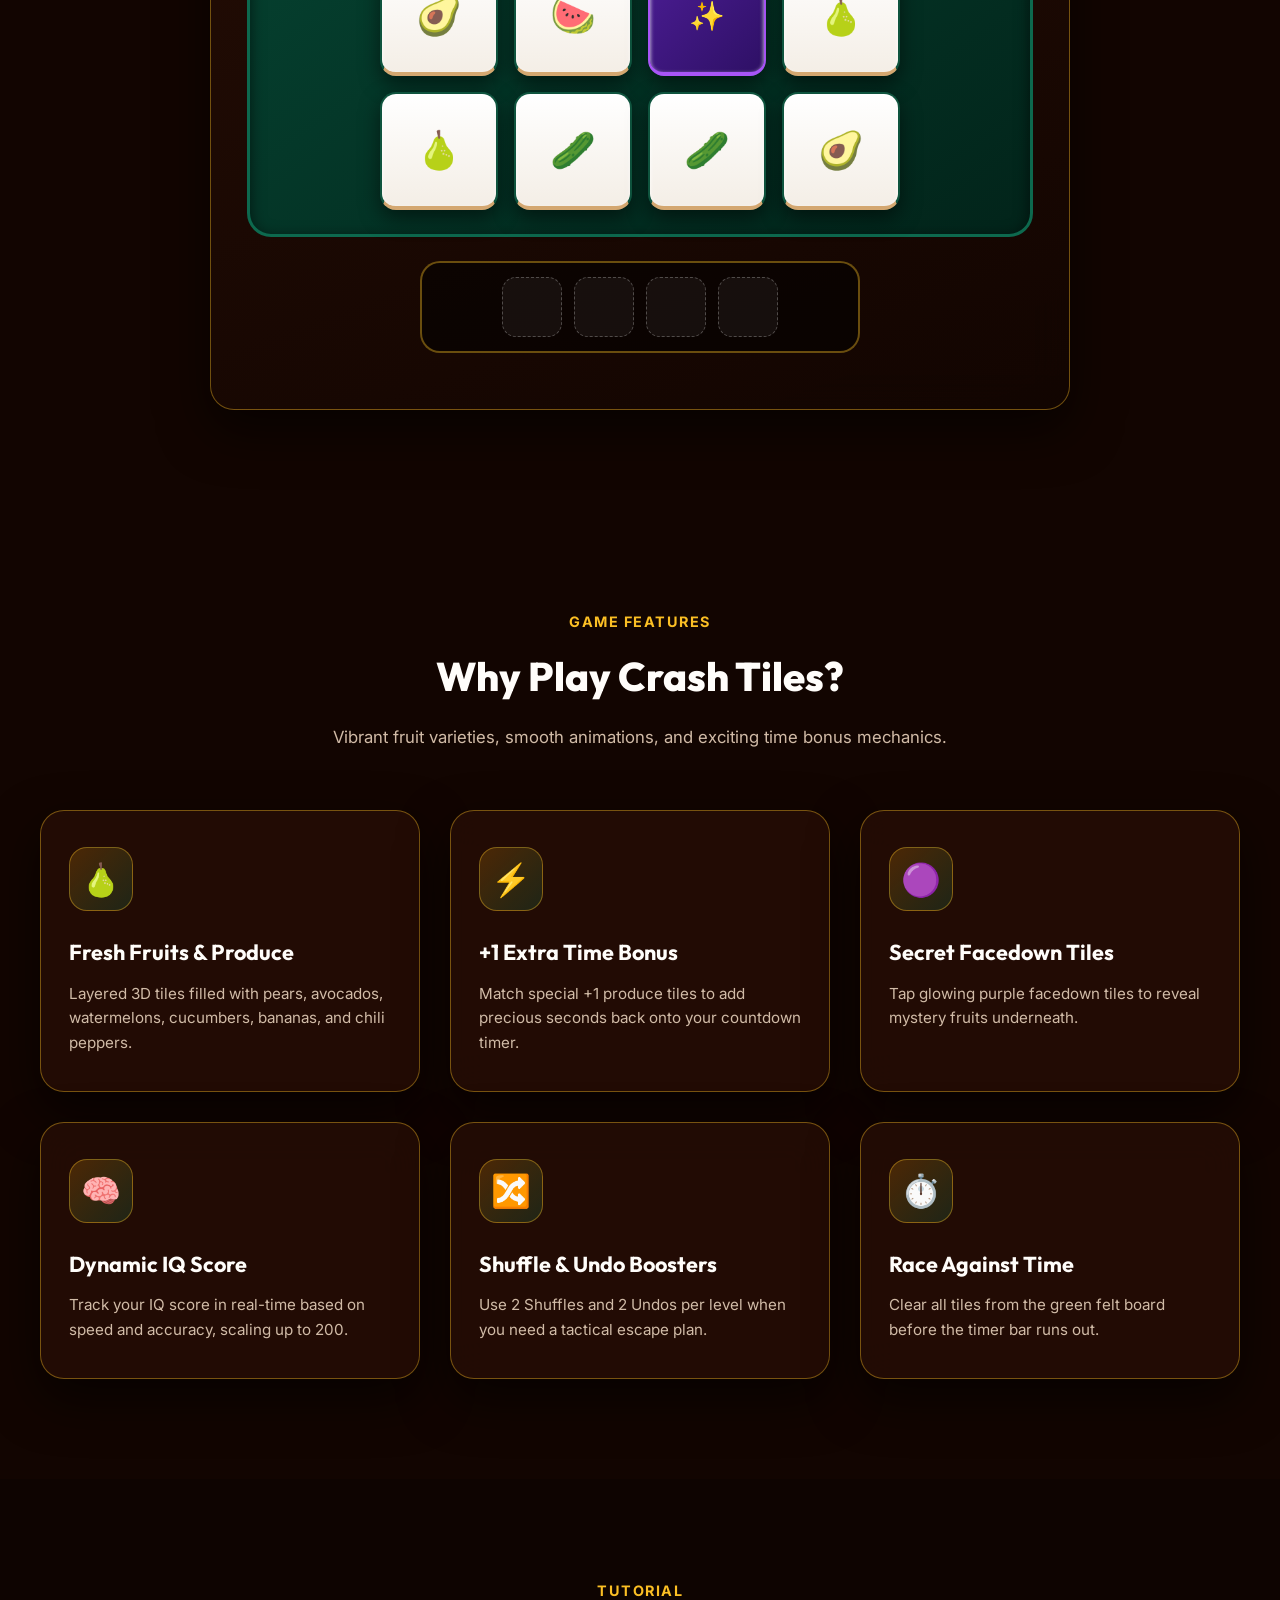
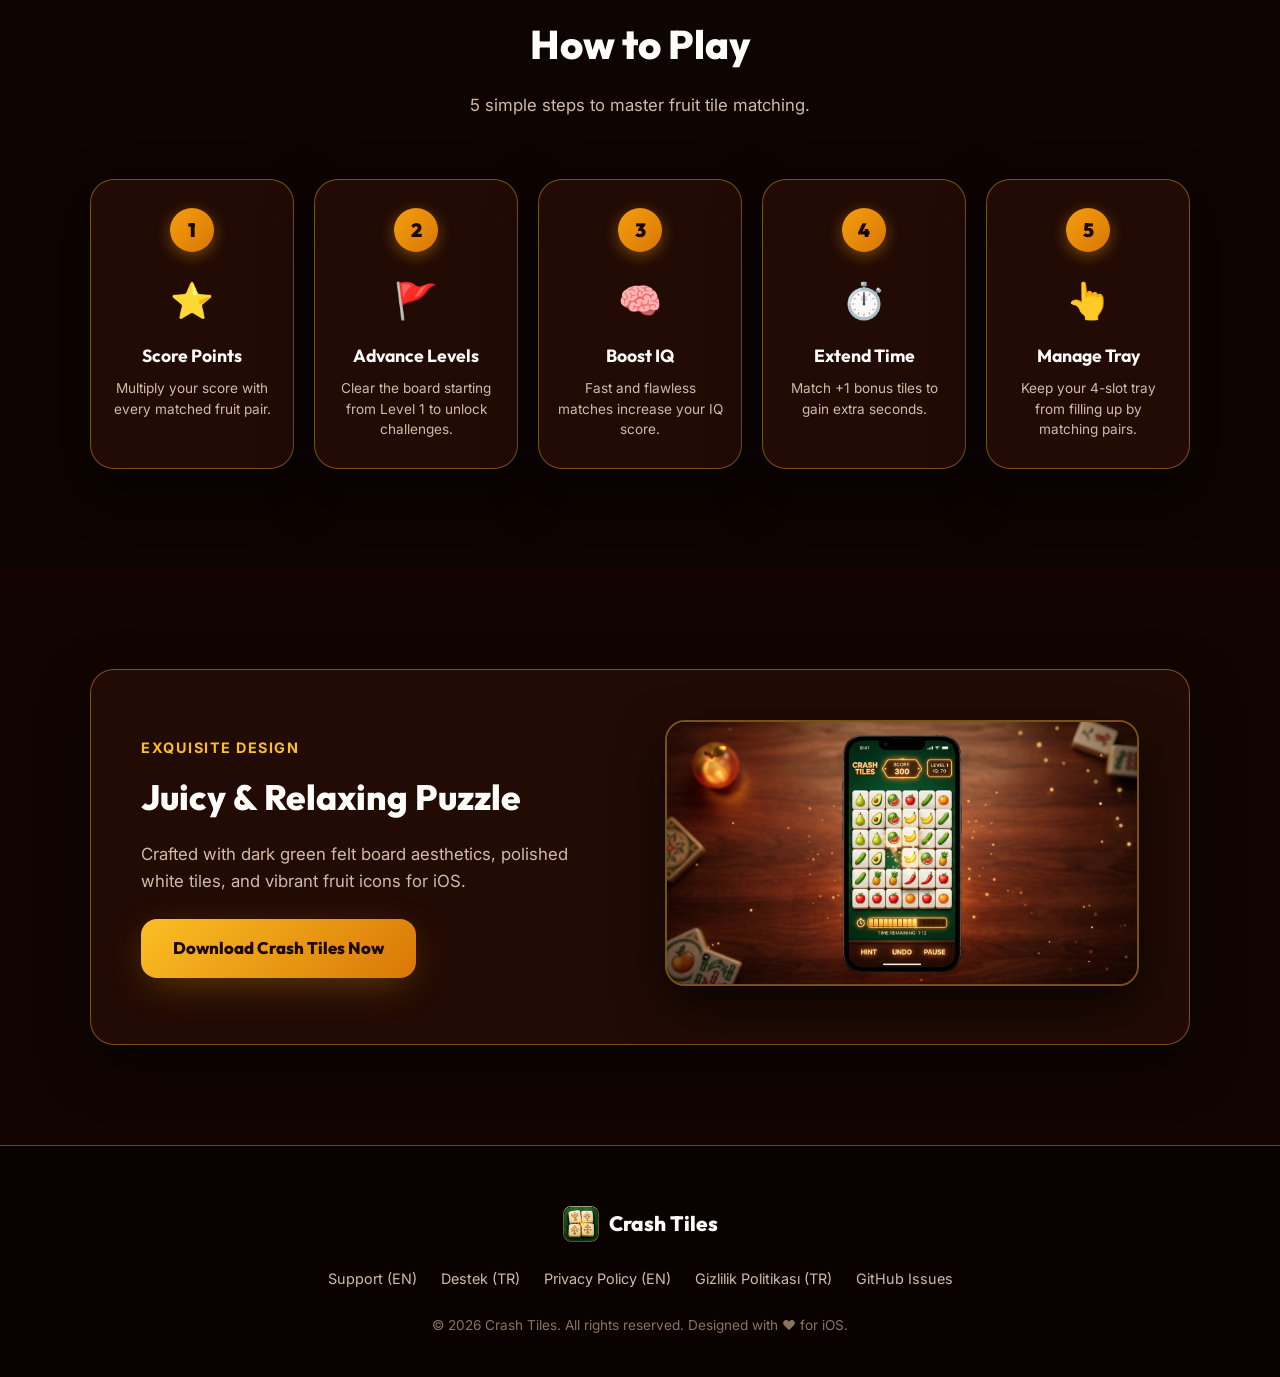
==== commit 76edb2ad: "Fix App Store universal link format to https://apps.apple.com/app/id6799251138" ====
--- a/en/index.html
+++ b/en/index.html
@@ -59,7 +59,7 @@
           Crash Tiles is an addictive tile-matching puzzle game where you match fresh pears, avocados, watermelons, and cucumbers across 3D layered boards to test your memory and reflexes.
         </p>
         <div class="cta-group">
-          <a href="https://apps.apple.com/app/crash-tiles/id6799251138" target="_blank" rel="noopener" class="btn-primary">
+          <a href="https://apps.apple.com/app/id6799251138" target="_blank" rel="noopener" class="btn-primary">
             <svg width="22" height="22" viewBox="0 0 24 24" fill="currentColor"><path d="M18.71 19.5c-.83 1.24-1.71 2.45-3.05 2.47-1.34.03-1.77-.79-3.29-.79-1.53 0-2 .77-3.27.82-1.31.05-2.3-1.32-3.14-2.53C4.25 17 2.94 12.45 4.7 9.39c.87-1.52 2.43-2.48 4.12-2.51 1.28-.02 2.5.87 3.29.87.78 0 2.26-1.07 3.81-.91.65.03 2.47.26 3.64 1.98-.09.06-2.17 1.28-2.15 3.81.03 3.02 2.65 4.03 2.68 4.04-.03.07-.42 1.44-1.38 2.83M15.97 6.53c.64-.78 1.08-1.85.96-2.93-.93.04-2.07.62-2.74 1.4-.6.7-.1.13-1.85 1.01-2.93.99-.02 2.15.54 2.77-1.4.67-.79 1.13-1.88.98-2.93z"/></svg>
             Download on App Store
           </a>
@@ -225,7 +225,7 @@
         <p class="section-subtitle" style="margin-bottom: 24px;">
           Crafted with dark green felt board aesthetics, polished white tiles, and vibrant fruit icons for iOS.
         </p>
-        <a href="https://apps.apple.com/app/crash-tiles/id6799251138" target="_blank" rel="noopener" class="btn-primary">
+        <a href="https://apps.apple.com/app/id6799251138" target="_blank" rel="noopener" class="btn-primary">
           Download Crash Tiles Now
         </a>
       </div>
